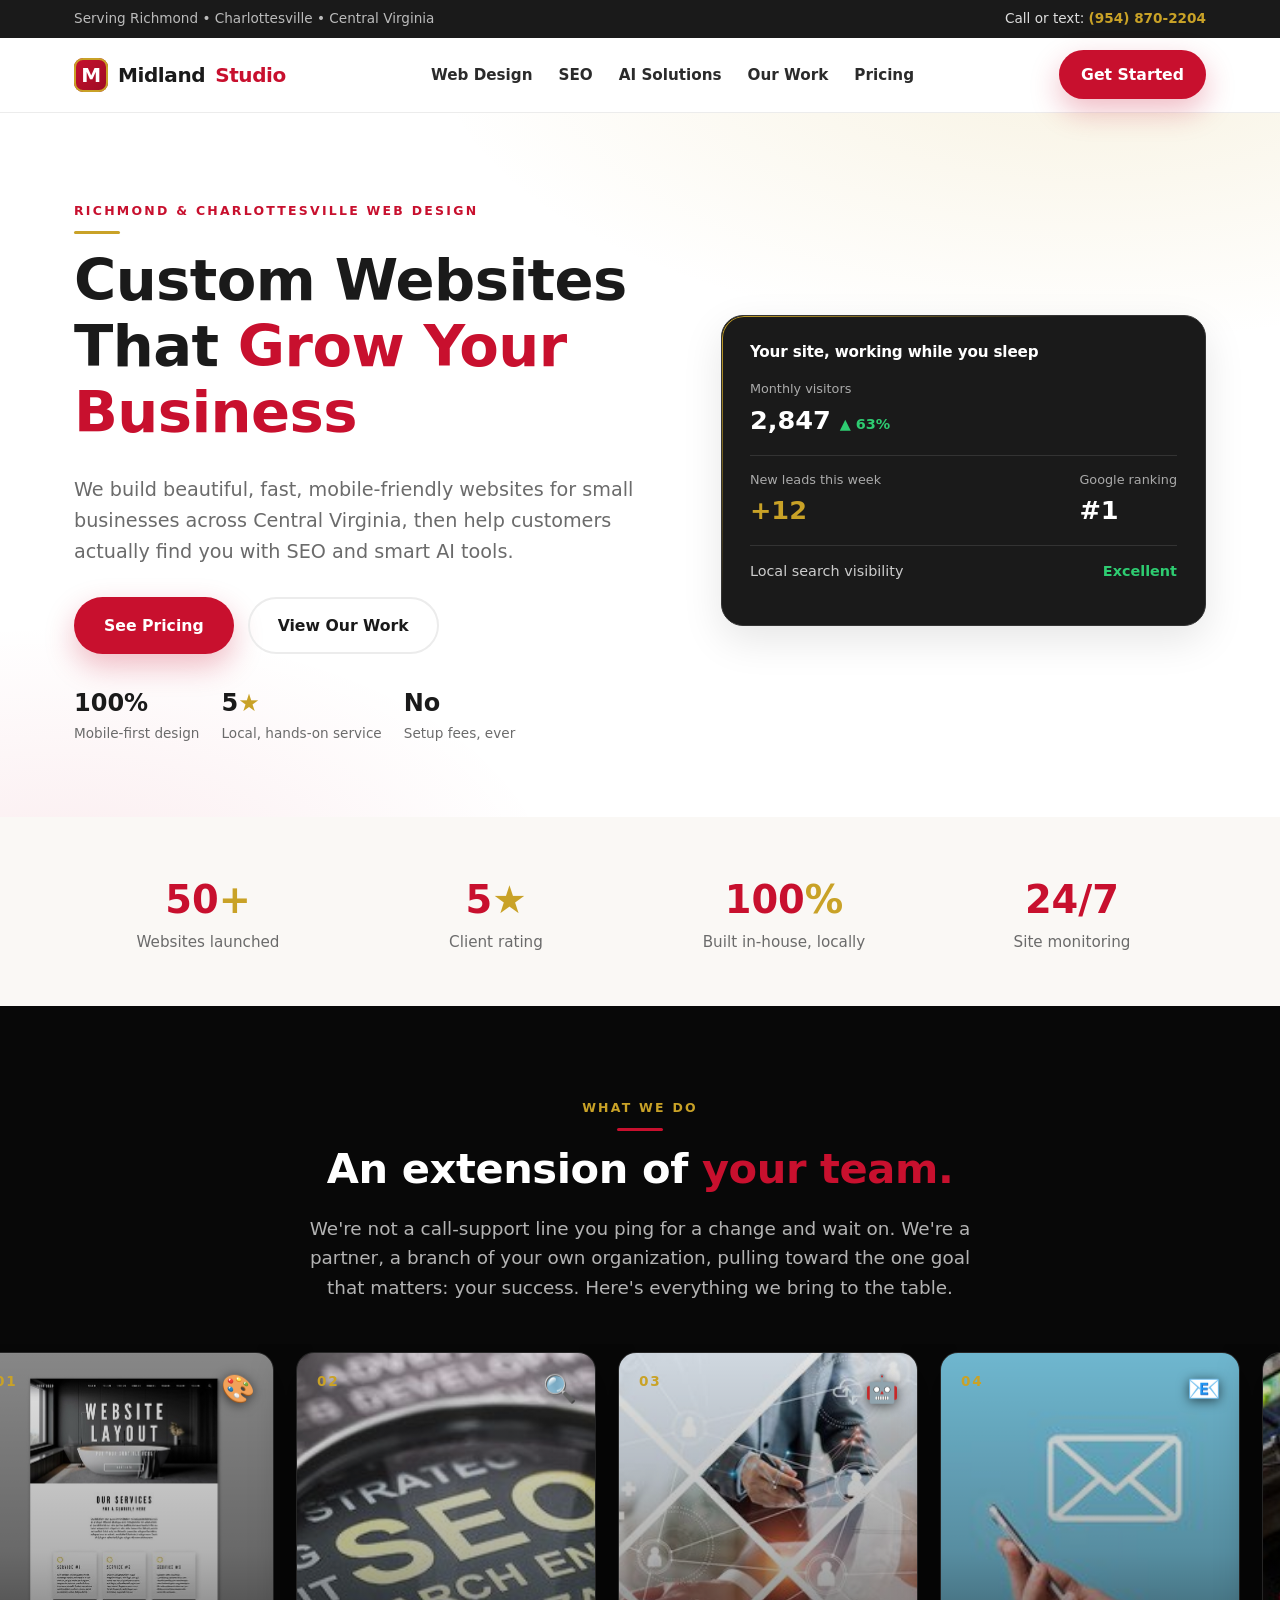
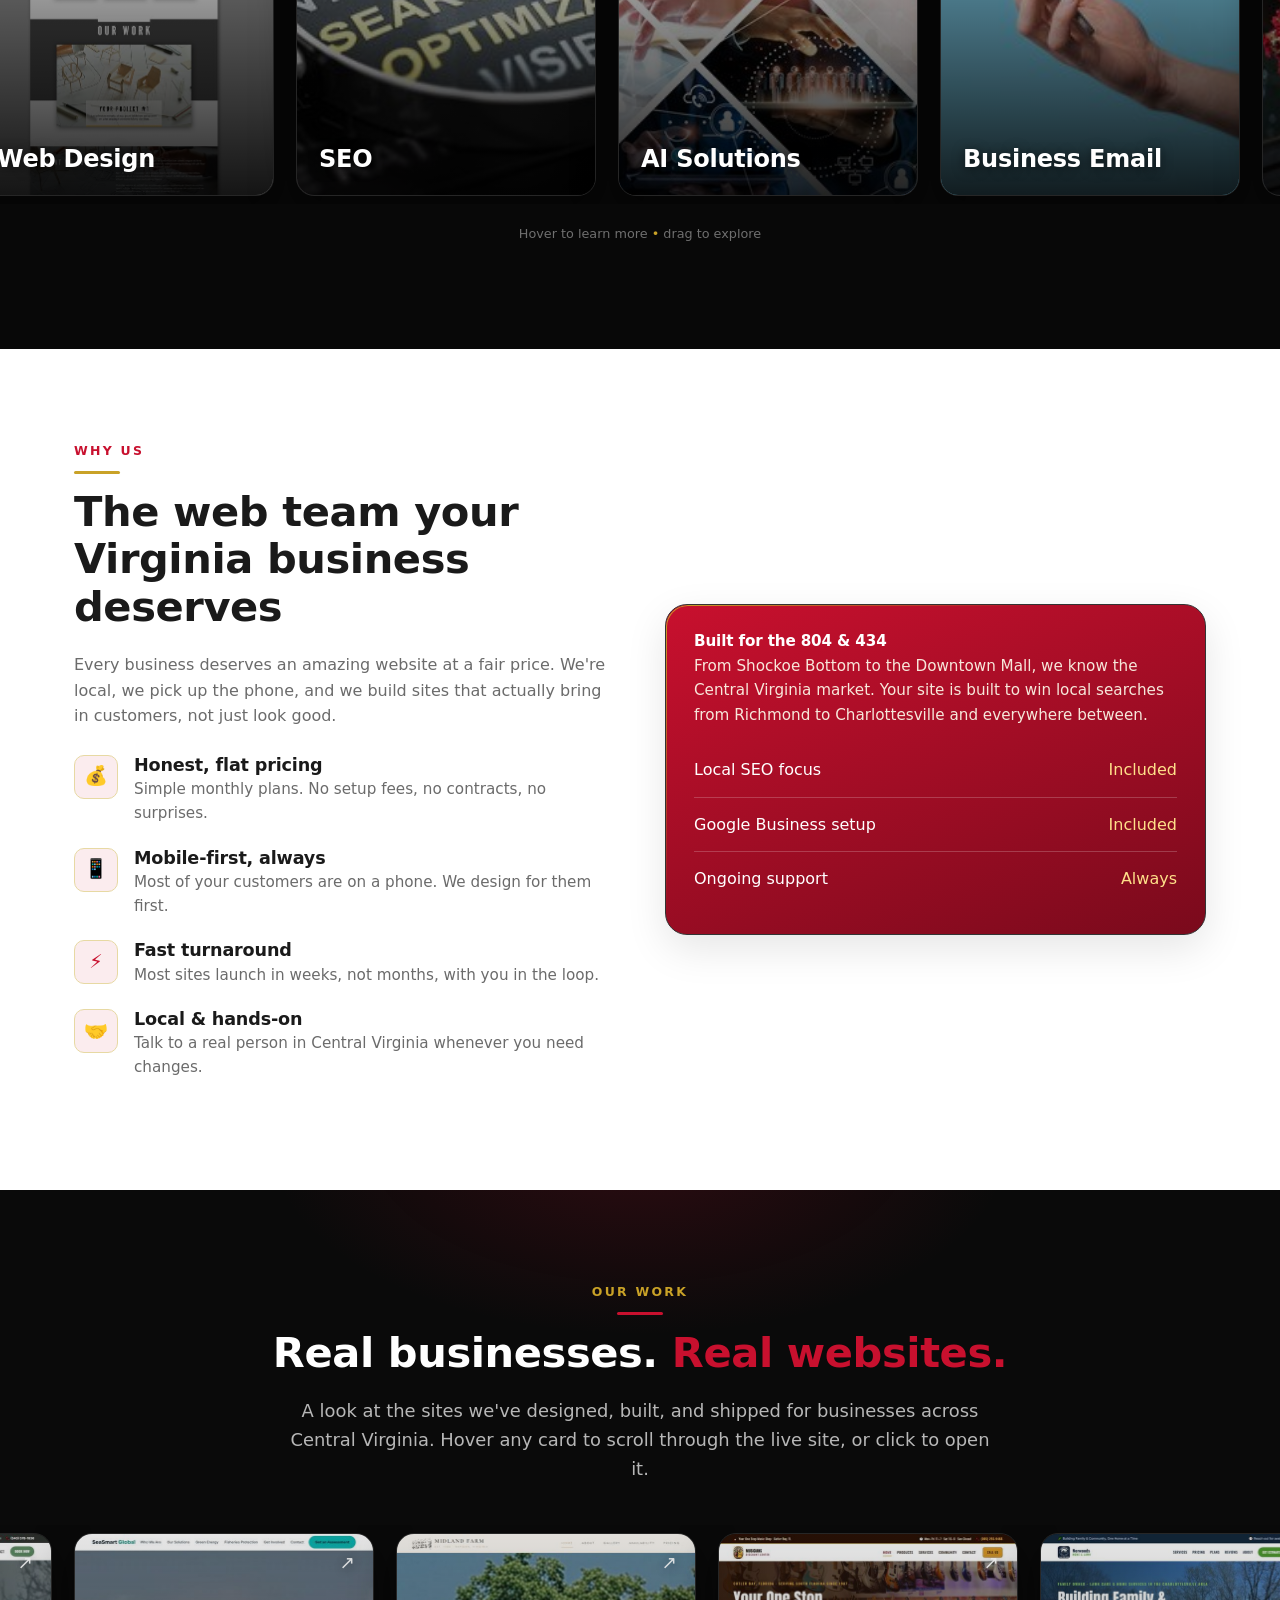
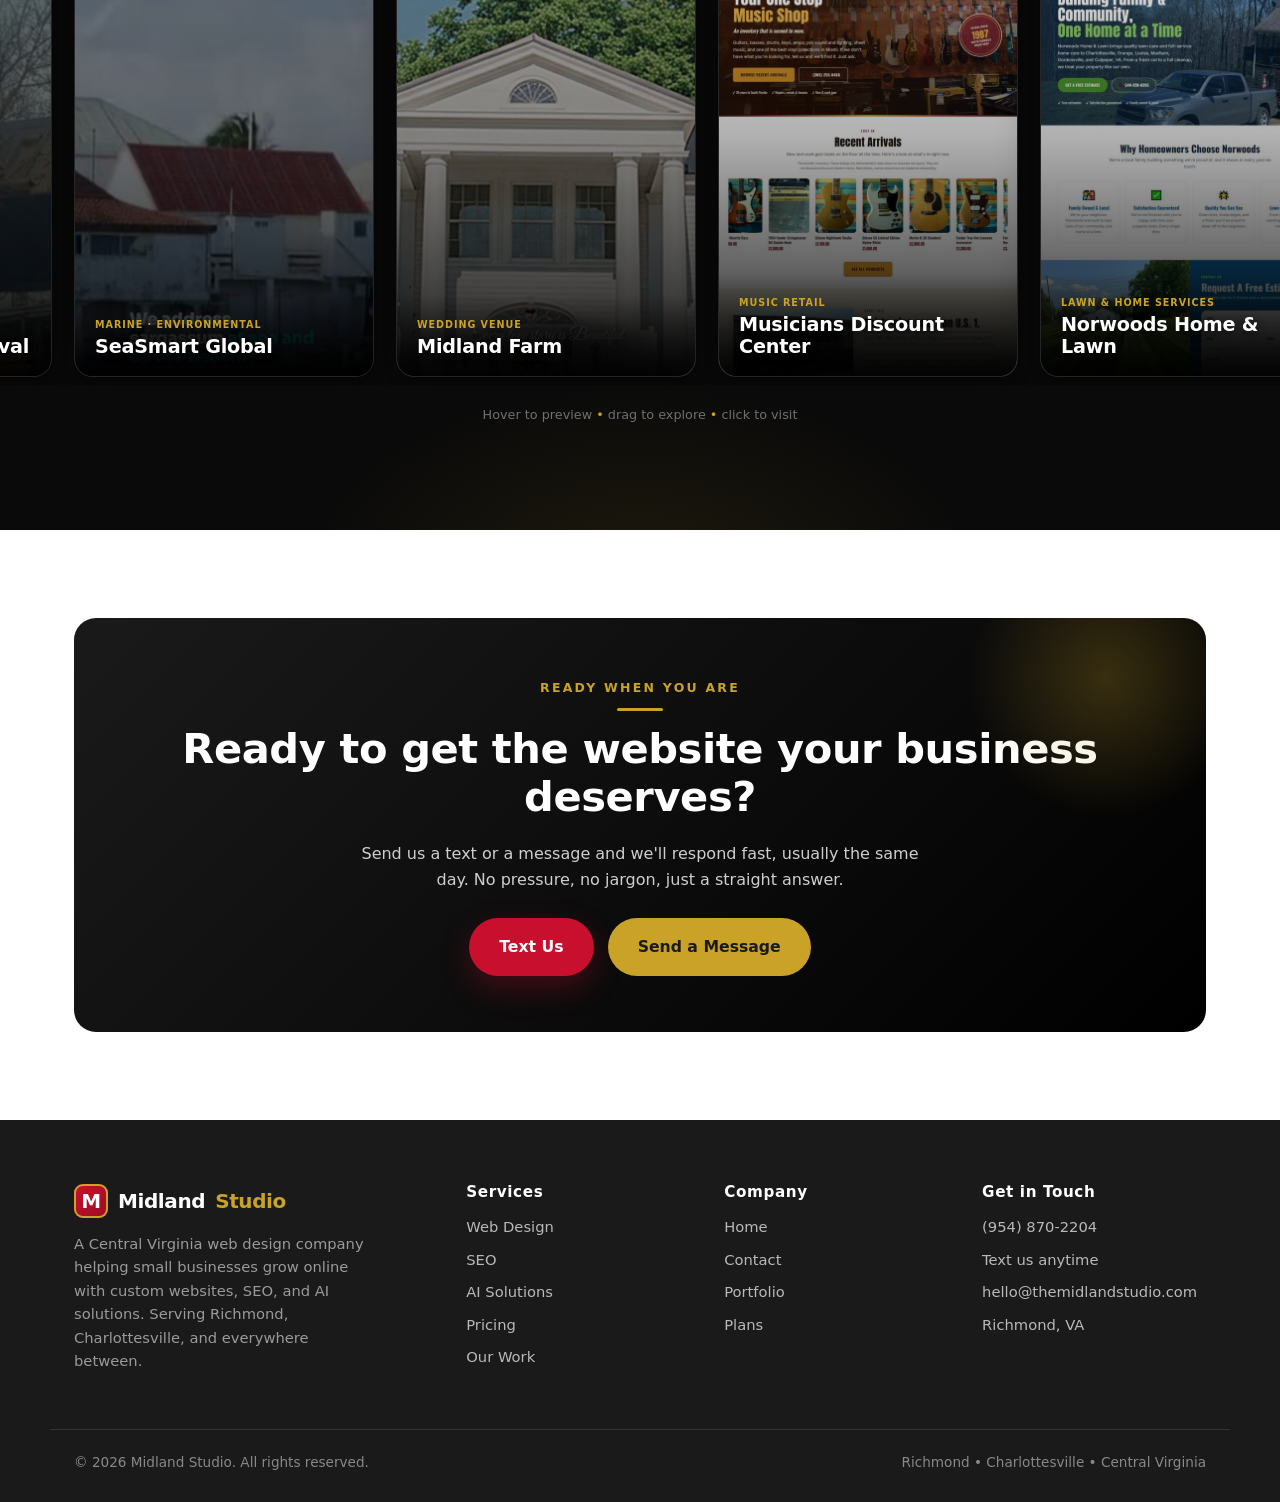
==== index.html @ 96b6246a "Fix marquee auto-scroll stalling (esp. reverse Our Work row): track position in a float accumulator " ====
<!doctype html>
<html lang="en">
<head>
  <meta charset="utf-8">
  <meta name="viewport" content="width=device-width, initial-scale=1">
  <title>Midland Studio — Richmond &amp; Charlottesville Web Design</title>
  <meta name="description" content="Custom websites, SEO, and AI solutions for small businesses across the Richmond to Charlottesville area. Beautiful, fast, mobile-friendly sites that grow your business.">
  <link rel="stylesheet" href="styles.css">
</head>
<body>

  <!-- Top bar -->
  <div class="topbar">
    <div class="wrap">
      <span class="tag">Serving Richmond • Charlottesville • Central Virginia</span>
      <span>Call or text: <a href="tel:+19548702204">(954) 870-2204</a></span>
    </div>
  </div>

  <!-- Nav -->
  <header class="nav">
    <div class="wrap">
      <a class="brand" href="index.html"><span class="mark">M</span> Midland <b>Studio</b></a>
      <ul class="menu">
        <li><a href="#services">Web Design</a></li>
        <li><a href="seo.html">SEO</a></li>
        <li><a href="ai-services.html">AI Solutions</a></li>
        <li><a href="#work">Our Work</a></li>
        <li><a href="pricing.html">Pricing</a></li>
      </ul>
      <a href="#contact" class="btn btn-primary">Get Started</a>
      <button class="menu-toggle" onclick="document.querySelector('.menu').style.display='flex'">☰</button>
    </div>
  </header>

  <!-- Hero -->
  <section class="hero">
    <div class="wrap hero-grid">
      <div>
        <span class="eyebrow eyebrow--left">Richmond &amp; Charlottesville Web Design</span>
        <h1>Custom Websites That <span>Grow Your Business</span></h1>
        <p class="sub">We build beautiful, fast, mobile-friendly websites for small businesses across Central Virginia, then help customers actually find you with SEO and smart AI tools.</p>
        <div class="hero-cta">
          <a href="pricing.html" class="btn btn-primary">See Pricing</a>
          <a href="#work" class="btn btn-ghost">View Our Work</a>
        </div>
        <div class="hero-badges">
          <div><b>100%</b> Mobile-first design</div>
          <div><b>5<em>★</em></b> Local, hands-on service</div>
          <div><b>No</b> Setup fees, ever</div>
        </div>
      </div>

      <!-- Live-stats style card -->
      <div class="hero-card">
        <h4>Your site, working while you sleep</h4>
        <div class="row">
          <div>
            <div style="font-size:.8rem;color:#aaa">Monthly visitors</div>
            <div class="big">2,847 <span class="up">▲ 63%</span></div>
          </div>
          <div class="hero-bars"><i style="height:40%"></i><i style="height:55%"></i><i style="height:48%"></i><i style="height:70%"></i><i style="height:85%"></i><i style="height:100%"></i></div>
        </div>
        <div class="row">
          <div><div style="font-size:.8rem;color:#aaa">New leads this week</div><div class="big g">+12</div></div>
          <div><div style="font-size:.8rem;color:#aaa">Google ranking</div><div class="big">#1</div></div>
        </div>
        <div class="row"><span style="color:#ccc;font-size:.9rem">Local search visibility</span><span class="up">Excellent</span></div>
      </div>
    </div>
  </section>

  <!-- Counters -->
  <section class="section section--soft" style="padding:52px 0;">
    <div class="wrap counters">
      <div><div class="num">50<em>+</em></div><div class="lbl">Websites launched</div></div>
      <div><div class="num">5<em>★</em></div><div class="lbl">Client rating</div></div>
      <div><div class="num">100<em>%</em></div><div class="lbl">Built in-house, locally</div></div>
      <div><div class="num">24/7</div><div class="lbl">Site monitoring</div></div>
    </div>
  </section>

  <!-- What We Do — service marquee -->
  <section class="section svc" id="services">
    <div class="wrap center">
      <span class="eyebrow">What We Do</span>
      <h2>An extension of <em>your team.</em></h2>
      <p class="lead">We're not a call-support line you ping for a change and wait on. We're a partner, a branch of your own organization, pulling toward the one goal that matters: your success. Here's everything we bring to the table.</p>
    </div>
    <div class="svc-marquee" data-dir="1">
      <div class="svc-track">
        <div class="svc-card" style="--bg:url(images/services/web-design.jpg);--pos:top center">
          <div class="svc-media"></div><div class="svc-num">01</div><div class="svc-ico">🎨</div>
          <h3 class="svc-title">Web Design</h3>
          <div class="svc-desc"><div><h3>Web Design</h3><p>Custom, mobile-friendly websites that turn visitors into paying customers, built to load fast and look sharp on every device.</p></div></div>
        </div>
        <div class="svc-card" style="--bg:url(images/services/seo.jpg);--pos:65% center">
          <div class="svc-media"></div><div class="svc-num">02</div><div class="svc-ico">🔍</div>
          <h3 class="svc-title">SEO</h3>
          <div class="svc-desc"><div><h3>SEO</h3><p>Get found on Google. We optimize your site so nearby customers find you first, with local SEO, Google Business Profile, and content that ranks.</p></div></div>
        </div>
        <div class="svc-card" style="--bg:url(images/services/ai-solutions.jpg)">
          <div class="svc-media"></div><div class="svc-num">03</div><div class="svc-ico">🤖</div>
          <h3 class="svc-title">AI Solutions</h3>
          <div class="svc-desc"><div><h3>AI Solutions</h3><p>Chatbots, automation, and AI tools that answer customers 24/7 and cut the busywork out of your week.</p></div></div>
        </div>
        <div class="svc-card" style="--bg:url(images/services/business-email.jpg);--pos:90% center">
          <div class="svc-media"></div><div class="svc-num">04</div><div class="svc-ico">📧</div>
          <h3 class="svc-title">Business Email</h3>
          <div class="svc-desc"><div><h3>Business Email</h3><p>Professional email on your own domain with Google Workspace, set up and managed so you look established from day one.</p></div></div>
        </div>
        <div class="svc-card" style="--bg:url(images/services/local-listings.jpg);--pos:63% center">
          <div class="svc-media"></div><div class="svc-num">05</div><div class="svc-ico">📍</div>
          <h3 class="svc-title">Local Listings</h3>
          <div class="svc-desc"><div><h3>Local Listings</h3><p>Google Business Profile, Maps, and directory setup so you show up when neighbors search for what you offer.</p></div></div>
        </div>
        <div class="svc-card" style="--bg:url(images/services/e-commerce.jpg)">
          <div class="svc-media"></div><div class="svc-num">06</div><div class="svc-ico">🛒</div>
          <h3 class="svc-title">E-Commerce</h3>
          <div class="svc-desc"><div><h3>E-Commerce</h3><p>Sell products or take bookings online with a secure, easy-to-manage store wired straight into your site.</p></div></div>
        </div>
        <div class="svc-card" style="--bg:url(images/services/app-development.jpg)">
          <div class="svc-media"></div><div class="svc-num">07</div><div class="svc-ico">📱</div>
          <h3 class="svc-title">App Development</h3>
          <div class="svc-desc"><div><h3>App Development</h3><p>Full-stack web and mobile apps, from real-time databases and user accounts to installable progressive web apps, built to scale.</p></div></div>
        </div>
      </div>
    </div>
    <p class="svc-hint">Hover to learn more <span>&bull;</span> drag to explore</p>
  </section>

  <!-- Why us -->
  <section class="section">
    <div class="wrap why">
      <div>
        <span class="eyebrow eyebrow--left">Why Us</span>
        <h2>The web team your Virginia business deserves</h2>
        <p style="color:var(--muted)">Every business deserves an amazing website at a fair price. We're local, we pick up the phone, and we build sites that actually bring in customers, not just look good.</p>
        <div style="margin-top:26px">
          <div class="feat"><div class="fico">💰</div><div><h3>Honest, flat pricing</h3><p>Simple monthly plans. No setup fees, no contracts, no surprises.</p></div></div>
          <div class="feat"><div class="fico">📱</div><div><h3>Mobile-first, always</h3><p>Most of your customers are on a phone. We design for them first.</p></div></div>
          <div class="feat"><div class="fico">⚡</div><div><h3>Fast turnaround</h3><p>Most sites launch in weeks, not months, with you in the loop.</p></div></div>
          <div class="feat"><div class="fico">🤝</div><div><h3>Local &amp; hands-on</h3><p>Talk to a real person in Central Virginia whenever you need changes.</p></div></div>
        </div>
      </div>
      <div class="hero-card" style="background:linear-gradient(160deg,#c8102e,#7a0a1c);">
        <h4 style="color:#fff">Built for the 804 &amp; 434</h4>
        <p style="color:#ffe;opacity:.9;font-size:.95rem">From Shockoe Bottom to the Downtown Mall, we know the Central Virginia market. Your site is built to win local searches from Richmond to Charlottesville and everywhere between.</p>
        <div class="row" style="border-color:#ffffff33"><span>Local SEO focus</span><span class="g" style="color:#ffe08a">Included</span></div>
        <div class="row" style="border-color:#ffffff33"><span>Google Business setup</span><span class="g" style="color:#ffe08a">Included</span></div>
        <div class="row" style="border-color:transparent"><span>Ongoing support</span><span class="g" style="color:#ffe08a">Always</span></div>
      </div>
    </div>
  </section>

  <!-- Our Work / Growth Partner -->
  <section class="section partner" id="work">
    <div class="wrap center">
      <span class="eyebrow">Our Work</span>
      <h2>Real businesses. <em>Real websites.</em></h2>
      <p class="partner-copy">A look at the sites we've designed, built, and shipped for businesses across Central Virginia. Hover any card to scroll through the live site, or click to open it.</p>
    </div>
    <div class="svc-marquee" data-dir="-1">
      <div class="svc-track">
        <a class="svc-card work" href="https://seasmart-global.pages.dev" target="_blank" rel="noopener" style="--bg:url(images/work/seasmart.jpg);--pos:center top">
          <div class="svc-media"></div><div class="svc-ico">↗</div>
          <div class="wk-cap"><span class="wk-k">Marine · Environmental</span><span class="wk-t">SeaSmart Global</span></div>
        </a>
        <a class="svc-card work" href="https://midland-farm.pages.dev" target="_blank" rel="noopener" style="--bg:url(images/work/midland-farm.jpg);--pos:center top">
          <div class="svc-media"></div><div class="svc-ico">↗</div>
          <div class="wk-cap"><span class="wk-k">Wedding Venue</span><span class="wk-t">Midland Farm</span></div>
        </a>
        <a class="svc-card work" href="https://musicians-discount-center.pages.dev" target="_blank" rel="noopener" style="--bg:url(images/work/musicians.jpg);--pos:center top">
          <div class="svc-media"></div><div class="svc-ico">↗</div>
          <div class="wk-cap"><span class="wk-k">Music Retail</span><span class="wk-t">Musicians Discount Center</span></div>
        </a>
        <a class="svc-card work" href="https://norwoods-home-and-lawn.pages.dev" target="_blank" rel="noopener" style="--bg:url(images/work/norwoods.jpg);--pos:center top">
          <div class="svc-media"></div><div class="svc-ico">↗</div>
          <div class="wk-cap"><span class="wk-k">Lawn &amp; Home Services</span><span class="wk-t">Norwoods Home &amp; Lawn</span></div>
        </a>
        <a class="svc-card work" href="https://big-valley-junk-removal.pages.dev" target="_blank" rel="noopener" style="--bg:url(images/work/big-valley.jpg);--pos:center top">
          <div class="svc-media"></div><div class="svc-ico">↗</div>
          <div class="wk-cap"><span class="wk-k">Junk Removal</span><span class="wk-t">Big Valley Junk Removal</span></div>
        </a>
      </div>
    </div>
    <p class="svc-hint">Hover to preview <span>&bull;</span> drag to explore <span>&bull;</span> click to visit</p>
  </section>

  <!-- Final CTA -->
  <section class="section" id="contact">
    <div class="wrap">
      <div class="cta-band">
        <span class="eyebrow" style="color:var(--gold)">Ready When You Are</span>
        <h2>Ready to get the website your business deserves?</h2>
        <p>Send us a text or a message and we'll respond fast, usually the same day. No pressure, no jargon, just a straight answer.</p>
        <div style="display:flex;gap:14px;justify-content:center;flex-wrap:wrap">
          <a href="sms:+19548702204" class="btn btn-primary">Text Us</a>
          <a href="mailto:hello@themidlandstudio.com" class="btn btn-gold">Send a Message</a>
        </div>
      </div>
    </div>
  </section>

  <!-- Footer -->
  <footer class="site">
    <div class="wrap foot-grid">
      <div>
        <div class="brand"><span class="mark">M</span> Midland <b>Studio</b></div>
        <p class="foot-about">A Central Virginia web design company helping small businesses grow online with custom websites, SEO, and AI solutions. Serving Richmond, Charlottesville, and everywhere between.</p>
      </div>
      <div>
        <h4>Services</h4>
        <a href="#services">Web Design</a>
        <a href="seo.html">SEO</a>
        <a href="ai-services.html">AI Solutions</a>
        <a href="pricing.html">Pricing</a>
        <a href="#work">Our Work</a>
      </div>
      <div>
        <h4>Company</h4>
        <a href="index.html">Home</a>
        <a href="#contact">Contact</a>
        <a href="#work">Portfolio</a>
        <a href="pricing.html">Plans</a>
      </div>
      <div>
        <h4>Get in Touch</h4>
        <a href="tel:+19548702204">(954) 870-2204</a>
        <a href="sms:+19548702204">Text us anytime</a>
        <a href="mailto:hello@themidlandstudio.com">hello@themidlandstudio.com</a>
        <a href="#">Richmond, VA</a>
      </div>
    </div>
    <div class="wrap foot-bottom">
      <span>© 2026 Midland Studio. All rights reserved.</span>
      <span>Richmond • Charlottesville • Central Virginia</span>
    </div>
  </footer>

  <!-- Marquees: auto-scroll (opposite directions), pause on hover, drag to explore -->
  <script>
  (function () {
    var reduce = window.matchMedia && window.matchMedia('(prefers-reduced-motion: reduce)').matches;
    document.querySelectorAll('.svc-marquee').forEach(function (m) {
      var track = m.querySelector('.svc-track');
      if (!track) return;
      track.insertAdjacentHTML('beforeend', track.innerHTML); // duplicate for a seamless loop
      m.querySelectorAll('a').forEach(function (a) { a.setAttribute('draggable', 'false'); });
      m.addEventListener('dragstart', function (e) { e.preventDefault(); }); // stop native link-drag so drag-to-scroll works
      var dir = parseFloat(m.getAttribute('data-dir') || '1');
      var half = track.scrollWidth / 2;
      var pos = dir < 0 ? half : 0;            // keep our own float position; never read back the rounded scrollLeft
      m.scrollLeft = pos;
      window.addEventListener('resize', function(){ half = track.scrollWidth / 2; });
      var auto = true, hover = false, down = false, sx = 0, sl = 0, moved = false;
      function tick(){
        if (auto && !reduce){
          pos += dir * 0.5;
          if (pos >= half) pos -= half;
          else if (pos < 0) pos += half;
          m.scrollLeft = pos;
        }
        requestAnimationFrame(tick);
      }
      requestAnimationFrame(tick);
      m.addEventListener('pointerenter', function(){ hover = true; auto = false; });
      m.addEventListener('pointerleave', function(){ hover = false; if (!down) auto = true; });
      m.addEventListener('pointerdown', function(e){ down = true; moved = false; auto = false; sx = e.clientX; sl = m.scrollLeft; m.classList.add('is-grabbing'); });
      window.addEventListener('pointermove', function(e){ if (!down) return; var dx = e.clientX - sx; if (Math.abs(dx) > 4) moved = true; pos = sl - dx; m.scrollLeft = pos; });
      window.addEventListener('pointerup', function(){ if (!down) return; down = false; pos = m.scrollLeft; m.classList.remove('is-grabbing'); auto = !hover; });
      m.addEventListener('click', function(e){ if (moved) e.preventDefault(); }, true); // don't click a link after a drag
    });
  })();
  </script>

</body>
</html>
---- styles.css ----
/* ==========================================================================
   Midland Studio — shared stylesheet
   Palette: White (space) · Cardinal Red (action) · Antique Gold (accent) · Charcoal (contrast)
   Swap the brand name/colors in :root and the header/footer to rebrand.
   ========================================================================== */

:root {
  /* Core palette */
  --red: #c8102e;        /* cardinal red — action */
  --red-dark: #9c0c23;   /* hover / deeper red */
  --gold: #c9a227;       /* antique gold — accent */
  --gold-soft: #e7d9a3;  /* light gold for tints */
  --charcoal: #1a1a1a;   /* text + dark bands */
  --charcoal-2: #242424; /* raised dark surfaces */
  --ink: #2b2b2b;        /* body text */
  --muted: #6b6b6b;      /* secondary text */
  --line: #ececec;       /* hairlines */
  --bg: #ffffff;
  --bg-soft: #faf8f5;    /* warm off-white section */

  --radius: 14px;
  --radius-lg: 22px;
  --shadow-sm: 0 2px 10px rgba(0,0,0,.05);
  --shadow: 0 14px 40px rgba(0,0,0,.10);
  --shadow-red: 0 12px 30px rgba(200,16,46,.28);
  --max: 1180px;
  --font: "Segoe UI", system-ui, -apple-system, Roboto, Helvetica, Arial, sans-serif;
}

* { box-sizing: border-box; }
html { scroll-behavior: smooth; }
body {
  margin: 0;
  font-family: var(--font);
  color: var(--ink);
  background: var(--bg);
  line-height: 1.6;
  -webkit-font-smoothing: antialiased;
}
h1, h2, h3, h4 { color: var(--charcoal); line-height: 1.15; margin: 0 0 .5em; letter-spacing: -.01em; }
h1 { font-size: clamp(2.2rem, 5vw, 3.6rem); font-weight: 800; }
h2 { font-size: clamp(1.7rem, 3.5vw, 2.6rem); font-weight: 800; }
h3 { font-size: 1.25rem; font-weight: 700; }
p  { margin: 0 0 1rem; }
a  { color: var(--red); text-decoration: none; }
img { max-width: 100%; display: block; }

.wrap { max-width: var(--max); margin: 0 auto; padding: 0 24px; }
.section { padding: 88px 0; }
.section--soft { background: var(--bg-soft); }
.section--dark { background: var(--charcoal); color: #eee; }
.section--dark h2, .section--dark h3 { color: #fff; }
.center { text-align: center; }
.lead { font-size: 1.15rem; color: var(--muted); max-width: 680px; margin: 0 auto 2.5rem; }
.section--dark .lead { color: #bdbdbd; }

/* Gold divider used above headings */
.eyebrow {
  display: inline-block;
  font-size: .78rem;
  font-weight: 700;
  letter-spacing: .18em;
  text-transform: uppercase;
  color: var(--red);
  margin-bottom: 14px;
}
.eyebrow::after {
  content: "";
  display: block;
  width: 46px; height: 3px;
  background: var(--gold);
  margin: 10px auto 0;
  border-radius: 2px;
}
.eyebrow--left::after { margin-left: 0; }

/* ---------- Buttons ---------- */
.btn {
  display: inline-flex; align-items: center; gap: 8px;
  padding: 14px 28px;
  border-radius: 999px;
  font-weight: 700;
  font-size: .98rem;
  cursor: pointer;
  border: 2px solid transparent;
  transition: transform .15s ease, box-shadow .15s ease, background .15s ease;
}
.btn-primary { background: var(--red); color: #fff; box-shadow: var(--shadow-red); }
.btn-primary:hover { background: var(--red-dark); transform: translateY(-2px); }
.btn-ghost { background: transparent; color: var(--charcoal); border-color: var(--line); }
.btn-ghost:hover { border-color: var(--gold); color: var(--red); }
.btn-gold { background: var(--gold); color: var(--charcoal); }
.btn-gold:hover { background: #b8912015; filter: brightness(1.05); transform: translateY(-2px); }
.section--dark .btn-ghost { color: #fff; border-color: #444; }
.section--dark .btn-ghost:hover { border-color: var(--gold); color: var(--gold); }

/* ---------- Header / Nav ---------- */
.topbar {
  background: var(--charcoal); color: #ddd;
  font-size: .85rem; padding: 8px 0;
}
.topbar .wrap { display: flex; justify-content: space-between; align-items: center; gap: 12px; flex-wrap: wrap; }
.topbar a { color: var(--gold); font-weight: 600; }
.topbar .tag { color: #bbb; }

header.nav {
  position: sticky; top: 0; z-index: 50;
  background: rgba(255,255,255,.92);
  backdrop-filter: blur(10px);
  border-bottom: 1px solid var(--line);
}
.nav .wrap { display: flex; align-items: center; justify-content: space-between; height: 74px; }
.brand { display: flex; align-items: center; gap: 10px; font-weight: 800; font-size: 1.25rem; color: var(--charcoal); letter-spacing: -.02em; }
.brand .mark {
  width: 34px; height: 34px; border-radius: 9px;
  background: linear-gradient(135deg, var(--red), var(--red-dark));
  display: grid; place-items: center; color: #fff; font-weight: 800;
  box-shadow: inset 0 0 0 2px var(--gold);
}
.brand b { color: var(--red); }
.menu { display: flex; align-items: center; gap: 26px; list-style: none; margin: 0; padding: 0; }
.menu a { color: var(--ink); font-weight: 600; font-size: .95rem; }
.menu a:hover { color: var(--red); }
.nav .btn { padding: 10px 20px; }
.menu-toggle { display: none; background: none; border: 0; font-size: 1.6rem; cursor: pointer; color: var(--charcoal); }

/* ---------- Hero ---------- */
.hero { position: relative; overflow: hidden; padding: 84px 0 72px; background:
  radial-gradient(1100px 500px at 85% -10%, rgba(201,162,39,.14), transparent 60%),
  radial-gradient(900px 480px at 5% 110%, rgba(200,16,46,.08), transparent 55%),
  var(--bg); }
.hero-grid { display: grid; grid-template-columns: 1.1fr .9fr; gap: 54px; align-items: center; }
.hero h1 span { color: var(--red); }
.hero p.sub { font-size: 1.2rem; color: var(--muted); margin-bottom: 30px; max-width: 560px; }
.hero-cta { display: flex; gap: 14px; flex-wrap: wrap; }
.hero-badges { display: flex; gap: 22px; margin-top: 30px; flex-wrap: wrap; }
.hero-badges div { font-size: .85rem; color: var(--muted); }
.hero-badges b { display: block; font-size: 1.5rem; color: var(--charcoal); font-weight: 800; }
.hero-badges b em { color: var(--gold); font-style: normal; }

/* Floating stat card in hero */
.hero-card {
  background: var(--charcoal); color: #fff; border-radius: var(--radius-lg);
  padding: 28px; box-shadow: var(--shadow); border: 1px solid #333;
  position: relative;
}
.hero-card::before {
  content: ""; position: absolute; inset: 0; border-radius: var(--radius-lg);
  padding: 1px; background: linear-gradient(140deg, var(--gold), transparent 40%);
  -webkit-mask: linear-gradient(#000 0 0) content-box, linear-gradient(#000 0 0);
  -webkit-mask-composite: xor; mask-composite: exclude; pointer-events: none;
}
.hero-card h4 { color: #fff; font-size: .95rem; margin-bottom: 4px; }
.hero-card .row { display: flex; justify-content: space-between; align-items: center; padding: 14px 0; border-bottom: 1px solid #333; }
.hero-card .row:last-child { border-bottom: 0; }
.hero-card .up { color: #2ecc71; font-weight: 700; font-size: .9rem; }
.hero-card .big { font-size: 1.6rem; font-weight: 800; }
.hero-card .g { color: var(--gold); }
.hero-bars { display: flex; align-items: flex-end; gap: 6px; height: 44px; }
.hero-bars i { flex: 1; background: linear-gradient(var(--red), var(--red-dark)); border-radius: 3px 3px 0 0; }

/* ---------- Trust counters ---------- */
.counters { display: grid; grid-template-columns: repeat(4, 1fr); gap: 20px; text-align: center; }
.counters .num { font-size: 2.4rem; font-weight: 800; color: var(--red); }
.counters .num em { color: var(--gold); font-style: normal; }
.counters .lbl { color: var(--muted); font-size: .95rem; }

/* ---------- Cards grid ---------- */
.grid { display: grid; gap: 24px; }
.grid-3 { grid-template-columns: repeat(3, 1fr); }
.grid-2 { grid-template-columns: repeat(2, 1fr); }
.card {
  background: #fff; border: 1px solid var(--line); border-radius: var(--radius);
  padding: 30px; box-shadow: var(--shadow-sm); transition: transform .18s ease, box-shadow .18s ease, border-color .18s ease;
}
.card:hover { transform: translateY(-4px); box-shadow: var(--shadow); border-color: var(--gold-soft); }
.card .ico {
  width: 52px; height: 52px; border-radius: 12px; display: grid; place-items: center;
  font-size: 1.5rem; margin-bottom: 16px;
  background: linear-gradient(135deg, rgba(200,16,46,.10), rgba(201,162,39,.14));
  border: 1px solid var(--gold-soft);
}
.card h3 { margin-bottom: 8px; }
.card p { color: var(--muted); font-size: .96rem; margin: 0; }

/* ---------- Portfolio ---------- */
.folio { display: grid; grid-template-columns: repeat(3, 1fr); gap: 22px; }
.folio a { display: block; border-radius: var(--radius); overflow: hidden; border: 1px solid var(--line); background: #fff; box-shadow: var(--shadow-sm); transition: transform .18s ease, box-shadow .18s ease; }
.folio a:hover { transform: translateY(-4px); box-shadow: var(--shadow); }
.folio .thumb { aspect-ratio: 16/10; display: grid; place-items: center; color: #fff; font-weight: 800; font-size: 1.3rem; letter-spacing: .02em; text-align: center; padding: 20px; }
.folio .meta { padding: 16px 20px; display: flex; justify-content: space-between; align-items: center; }
.folio .meta span { color: var(--muted); font-size: .85rem; font-weight: 600; }
.folio .meta .go { color: var(--red); font-weight: 700; }
.t-red   { background: linear-gradient(135deg, #c8102e, #7a0a1c); }
.t-gold  { background: linear-gradient(135deg, #c9a227, #8a6d15); }
.t-dark  { background: linear-gradient(135deg, #2b2b2b, #111); }
.t-teal  { background: linear-gradient(135deg, #0f6e6a, #063d3b); }
.t-plum  { background: linear-gradient(135deg, #5a2140, #2e0f20); }
.t-slate { background: linear-gradient(135deg, #3a4a5a, #1c242c); }

/* ---------- Feature list (why us) ---------- */
.why { display: grid; grid-template-columns: 1fr 1fr; gap: 50px; align-items: center; }
.feat { display: flex; gap: 16px; margin-bottom: 22px; }
.feat .fico { flex: 0 0 44px; height: 44px; border-radius: 10px; background: rgba(200,16,46,.08); color: var(--red); display: grid; place-items: center; font-size: 1.2rem; border: 1px solid var(--gold-soft); }
.feat h3 { margin-bottom: 2px; font-size: 1.1rem; }
.feat p { margin: 0; color: var(--muted); font-size: .95rem; }

/* ---------- Steps ---------- */
.steps { counter-reset: step; display: grid; grid-template-columns: repeat(4,1fr); gap: 22px; }
.step { position: relative; padding: 28px 24px; background: #fff; border: 1px solid var(--line); border-radius: var(--radius); box-shadow: var(--shadow-sm); }
.step::before { counter-increment: step; content: "0" counter(step); display: block; font-size: 1.6rem; font-weight: 800; color: var(--gold); margin-bottom: 10px; }
.step h3 { font-size: 1.05rem; }
.step p { color: var(--muted); font-size: .92rem; margin: 0; }
.section--dark .step { background: var(--charcoal-2); border-color: #333; }

/* ---------- Testimonials ---------- */
.reviews { columns: 3; column-gap: 22px; }
.review { break-inside: avoid; background: #fff; border: 1px solid var(--line); border-radius: var(--radius); padding: 24px; margin-bottom: 22px; box-shadow: var(--shadow-sm); }
.review .stars { color: var(--gold); letter-spacing: 2px; margin-bottom: 10px; }
.review p { font-size: .96rem; color: var(--ink); }
.review .who { display: flex; align-items: center; gap: 12px; margin-top: 14px; }
.review .av { width: 40px; height: 40px; border-radius: 50%; background: linear-gradient(135deg,var(--red),var(--red-dark)); color:#fff; display:grid; place-items:center; font-weight:800; }
.review .who b { display: block; font-size: .92rem; }
.review .who span { font-size: .82rem; color: var(--muted); }

/* ---------- Pricing ---------- */
.plans { display: grid; grid-template-columns: repeat(3,1fr); gap: 26px; align-items: start; }
.plan { background: #fff; border: 1px solid var(--line); border-radius: var(--radius-lg); padding: 34px 30px; box-shadow: var(--shadow-sm); position: relative; transition: transform .18s ease, box-shadow .18s ease; }
.plan:hover { transform: translateY(-5px); box-shadow: var(--shadow); }
.plan.pop { border: 2px solid var(--red); box-shadow: var(--shadow-red); }
.plan.pop::before { content: "MOST POPULAR"; position: absolute; top: -13px; left: 50%; transform: translateX(-50%); background: var(--red); color:#fff; font-size: .7rem; font-weight: 800; letter-spacing: .12em; padding: 6px 16px; border-radius: 999px; }
.plan h3 { font-size: 1.35rem; }
.plan .tagline { color: var(--muted); font-size: .92rem; min-height: 40px; }
.plan .price { font-size: 3rem; font-weight: 800; color: var(--charcoal); margin: 8px 0 2px; }
.plan .price small { font-size: 1rem; font-weight: 600; color: var(--muted); }
.plan .price .plus { color: var(--gold); }
.plan ul { list-style: none; padding: 0; margin: 22px 0 26px; }
.plan li { padding: 9px 0 9px 30px; position: relative; font-size: .93rem; border-bottom: 1px solid #f4f4f4; }
.plan li::before { content: "✓"; position: absolute; left: 0; top: 8px; width: 20px; height: 20px; background: rgba(200,16,46,.10); color: var(--red); border-radius: 50%; display: grid; place-items: center; font-size: .72rem; font-weight: 800; }
.plan li.star::before { content: "★"; background: rgba(201,162,39,.18); color: var(--gold); }
.plan .btn { width: 100%; justify-content: center; }
.pricing-note { text-align: center; color: var(--muted); margin-top: 34px; font-size: .95rem; }
.pricing-note b { color: var(--charcoal); }

/* ---------- CTA band ---------- */
.cta-band { background: linear-gradient(135deg, var(--charcoal), #000); color: #fff; border-radius: var(--radius-lg); padding: 56px; text-align: center; position: relative; overflow: hidden; }
.cta-band::after { content:""; position:absolute; width:280px; height:280px; background: radial-gradient(circle, rgba(201,162,39,.25), transparent 70%); top:-80px; right:-40px; }
.cta-band h2 { color:#fff; position: relative; }
.cta-band p { color:#cfcfcf; max-width: 560px; margin: 0 auto 26px; position: relative; }
.cta-band .btn { position: relative; }

/* ---------- Footer ---------- */
footer.site { background: var(--charcoal); color: #b9b9b9; padding: 64px 0 28px; }
.foot-grid { display: grid; grid-template-columns: 1.6fr 1fr 1fr 1fr; gap: 34px; }
footer.site h4 { color: #fff; font-size: .95rem; letter-spacing: .04em; margin-bottom: 14px; }
footer.site a { color: #b9b9b9; font-size: .92rem; display: block; margin-bottom: 9px; }
footer.site a:hover { color: var(--gold); }
footer .brand { color:#fff; margin-bottom: 14px; }
footer .brand b { color: var(--gold); }
.foot-about { font-size: .92rem; color: #9a9a9a; max-width: 300px; }
.foot-bottom { border-top: 1px solid #333; margin-top: 40px; padding-top: 22px; display:flex; justify-content: space-between; flex-wrap: wrap; gap: 10px; font-size: .85rem; color: #888; }

/* ---------- Page hero (inner pages) ---------- */
.page-hero { background:
  radial-gradient(900px 400px at 80% -20%, rgba(201,162,39,.16), transparent 60%),
  var(--charcoal); color:#fff; padding: 72px 0; text-align:center; }
.page-hero h1 { color:#fff; }
.page-hero h1 span { color: var(--gold); }
.page-hero p { color:#cbcbcb; max-width: 640px; margin: 0 auto; font-size: 1.15rem; }

/* ---------- Misc utility ---------- */
.tag-list { display:flex; flex-wrap:wrap; gap:10px; justify-content:center; margin-top: 8px; }
.chip { background:#fff; border:1px solid var(--line); border-radius:999px; padding:8px 18px; font-size:.9rem; font-weight:600; color:var(--ink); }
.chip.gold { border-color: var(--gold); color: var(--red); }
.split { display:grid; grid-template-columns: 1fr 1fr; gap: 46px; align-items:center; }
.mt-0{margin-top:0}.mb-0{margin-bottom:0}

/* ---------- Responsive ---------- */
@media (max-width: 900px) {
  .menu { display: none; }
  .menu-toggle { display: block; }
  .hero-grid, .why, .split { grid-template-columns: 1fr; }
  .grid-3, .plans, .steps, .folio { grid-template-columns: 1fr; }
  .counters { grid-template-columns: repeat(2,1fr); gap: 30px; }
  .reviews { columns: 1; }
  .foot-grid { grid-template-columns: 1fr 1fr; }
  .cta-band { padding: 40px 24px; }
  .section { padding: 60px 0; }
}
@media (max-width: 520px) {
  .grid-2 { grid-template-columns: 1fr; }
  .foot-grid { grid-template-columns: 1fr; }
}

/* ==========================================================================
   Growth Partner / Our Work  — black band with a rotating wheel of live sites
   ========================================================================== */
.partner { background:#0a0a0a; color:#e9e9e9; position:relative; overflow:hidden; }
.partner::before { content:""; position:absolute; inset:0; pointer-events:none;
  background:
    radial-gradient(620px 320px at 50% -5%, rgba(200,16,46,.18), transparent 60%),
    radial-gradient(560px 320px at 50% 105%, rgba(201,162,39,.10), transparent 60%); }
.partner .wrap { position:relative; z-index:1; }
.partner .eyebrow { color:var(--gold); }
.partner .eyebrow::after { background:var(--red); }
.partner h2 { color:#fff; }
.partner h2 em { color:var(--red); font-style:normal; }
.partner .partner-copy { max-width:720px; margin:0 auto; color:#b7b7b7; font-size:1.12rem; }

.wm-stage { position:relative; width:100%; max-width:600px; margin:46px auto 0; aspect-ratio:1/1; }
.wm-wheel { position:absolute; inset:0; animation:wm-spin 70s linear infinite; }
.wm-stage:hover .wm-wheel,
.wm-stage:hover .wm-orbit { animation-play-state:paused; }

.wm-spoke { position:absolute; inset:0; margin:auto; width:190px; height:132px; --R:212px;
  transform: rotate(var(--a)) translateY(calc(-1 * var(--R))) rotate(calc(-1 * var(--a))); }
.wm-orbit { width:100%; height:100%; transform-origin:center;
  animation:wm-spin-rev 70s linear infinite; }

.wm-card { display:block; width:100%; height:100%; border-radius:14px; overflow:hidden;
  position:relative; background:#111; border:1px solid #2b2b2b; box-shadow:0 10px 30px rgba(0,0,0,.55);
  transition:transform .3s ease, box-shadow .3s ease, border-color .3s ease; }
.wm-card img { width:100%; height:100%; object-fit:cover; object-position:top center;
  transition:object-position 3.4s ease; }
.wm-cap { position:absolute; left:0; right:0; bottom:0; padding:20px 12px 9px; color:#fff;
  background:linear-gradient(transparent, rgba(0,0,0,.9)); font-size:.78rem; font-weight:700; line-height:1.2; }
.wm-cap span { display:block; color:var(--gold); font-size:.6rem; font-weight:700;
  text-transform:uppercase; letter-spacing:.08em; margin-bottom:2px; }
.wm-card:hover { transform:scale(1.16); border-color:var(--gold);
  box-shadow:0 18px 44px rgba(201,162,39,.30); z-index:6; }
.wm-card:hover img { object-position:bottom center; }   /* slow scroll-through on hover */

.wm-hub { position:absolute; inset:0; margin:auto; width:158px; height:158px; border-radius:50%;
  background:radial-gradient(circle at 50% 40%, #1a1a1a, #0a0a0a); border:1px solid #333;
  display:grid; place-items:center; text-align:center; z-index:3;
  box-shadow:inset 0 0 0 1px rgba(201,162,39,.28), 0 0 46px rgba(200,16,46,.16); }
.wm-mark { width:44px; height:44px; margin:0 auto 8px; border-radius:11px;
  background:linear-gradient(135deg,var(--red),var(--red-dark)); color:#fff; font-weight:800;
  font-size:1.3rem; display:grid; place-items:center; box-shadow:inset 0 0 0 2px var(--gold); }
.wm-hub b { color:#fff; font-size:.82rem; display:block; }
.wm-hub small { color:var(--gold); font-size:.6rem; text-transform:uppercase; letter-spacing:.12em; }

@keyframes wm-spin     { to { transform:rotate(360deg); } }
@keyframes wm-spin-rev { to { transform:rotate(-360deg); } }
@media (prefers-reduced-motion: reduce) { .wm-wheel, .wm-orbit { animation:none; } }

/* Mobile: unwind the wheel into a simple 2-col grid */
@media (max-width:760px) {
  .wm-stage { aspect-ratio:auto; max-width:520px; }
  .wm-wheel { position:static; inset:auto; animation:none; display:grid;
    grid-template-columns:1fr 1fr; gap:14px; }
  .wm-spoke { position:static; inset:auto; margin:0; width:100%; height:150px; transform:none; --R:0; }
  .wm-orbit { animation:none; }
  .wm-hub { display:none; }
}

/* ==========================================================================
   What We Do — auto-scrolling marquee of tall photo-background service cards
   ========================================================================== */
.svc { background:#080808; color:#eee; position:relative; overflow:hidden; }
.svc .eyebrow { color:var(--gold); }
.svc .eyebrow::after { background:var(--red); }
.svc h2 { color:#fff; }
.svc h2 em { color:var(--red); font-style:normal; }
.svc .lead { color:#b3b3b3; }

.svc-marquee { margin-top:42px; overflow-x:auto; overflow-y:hidden; cursor:grab;
  scrollbar-width:none; -ms-overflow-style:none; -webkit-overflow-scrolling:touch; }
.svc-marquee::-webkit-scrollbar { display:none; }
.svc-marquee.is-grabbing { cursor:grabbing; }
.svc-track { display:flex; gap:22px; width:max-content; padding:8px 24px; }

.svc-card { position:relative; flex:0 0 300px; height:444px; border-radius:18px; overflow:hidden;
  background:#111; border:1px solid #262626; box-shadow:0 14px 40px rgba(0,0,0,.5);
  transition:transform .35s ease, box-shadow .35s ease, border-color .35s ease; }
.svc-card:hover { transform:translateY(-6px); border-color:var(--gold);
  box-shadow:0 22px 54px rgba(201,162,39,.22); }
.svc-media { position:absolute; inset:0; background-image:var(--bg);
  background-size:cover; background-position:var(--pos, center); transition:transform .6s ease; }
.svc-card:hover .svc-media { transform:scale(1.06); }
.svc-media::after { content:""; position:absolute; inset:0;
  background:linear-gradient(180deg, rgba(0,0,0,.10) 0%, rgba(0,0,0,.30) 45%, rgba(0,0,0,.86) 100%); }
.svc-num { position:absolute; top:18px; left:20px; z-index:2; font-size:.85rem; font-weight:800;
  color:var(--gold); letter-spacing:.14em; }
.svc-ico { position:absolute; top:14px; right:18px; z-index:2; font-size:1.7rem;
  filter:drop-shadow(0 2px 6px rgba(0,0,0,.6)); }
.svc-title { position:absolute; left:22px; right:22px; bottom:22px; z-index:2; margin:0;
  color:#fff; font-size:1.5rem; font-weight:800; letter-spacing:-.01em;
  text-shadow:0 2px 12px rgba(0,0,0,.6); transition:transform .35s ease; }
.svc-card:hover .svc-title { transform:translateY(-6px); opacity:0; }

/* hover reveal: frosted panel behind ONLY the description (bottom-anchored); photo stays clear above */
.svc-desc { position:absolute; left:0; right:0; bottom:0; z-index:3; padding:22px 22px 20px;
  opacity:0; transition:opacity .35s ease;
  background:linear-gradient(transparent, rgba(10,10,10,.55) 22%);
  backdrop-filter:blur(12px) saturate(125%); -webkit-backdrop-filter:blur(12px) saturate(125%);
  -webkit-mask:linear-gradient(transparent, #000 20%); mask:linear-gradient(transparent, #000 20%); }
.svc-card:hover .svc-desc { opacity:1; }
.svc-desc .k { display:block; color:var(--gold); font-size:.6rem; font-weight:800;
  text-transform:uppercase; letter-spacing:.12em; margin-bottom:9px; }
.svc-desc h3 { color:#fff; font-size:1.4rem; margin:0 0 10px; }
.svc-desc p { color:#e2e2e2; font-size:.96rem; line-height:1.55; margin:0; }
.svc-hint { text-align:center; color:#6f6f6f; font-size:.8rem; margin-top:20px; }
.svc-hint span { color:var(--gold); }

@media (max-width:600px) { .svc-card { flex-basis:262px; height:398px; } }
@media (prefers-reduced-motion: reduce) { .svc-media, .svc-card { transition:none; } }

/* service/work cards can be links */
a.svc-card { text-decoration:none; color:inherit; -webkit-user-drag:none; user-select:none; }
.svc-card img { -webkit-user-drag:none; user-select:none; }

/* ==========================================================================
   Our Work cards: slow scroll-through of the live landing page on hover
   ========================================================================== */
.svc-card.work .svc-media { transition: background-position 6s linear; }
.svc-card.work:hover .svc-media { transform: none; background-position: center bottom; }
.svc-card.work .svc-ico { font-size: 1.15rem; opacity:.9; }
.svc-card.work .wk-cap { position:absolute; left:0; right:0; bottom:0; z-index:2; padding:22px 20px 18px;
  background:linear-gradient(transparent, rgba(0,0,0,.92)); }
.svc-card.work .wk-k { display:block; color:var(--gold); font-size:.6rem; font-weight:800;
  text-transform:uppercase; letter-spacing:.1em; margin-bottom:4px; }
.svc-card.work .wk-t { display:block; color:#fff; font-size:1.2rem; font-weight:800; letter-spacing:-.01em;
  line-height:1.15; text-shadow:0 2px 10px rgba(0,0,0,.6); }
@media (prefers-reduced-motion: reduce) { .svc-card.work .svc-media { transition:none; } }
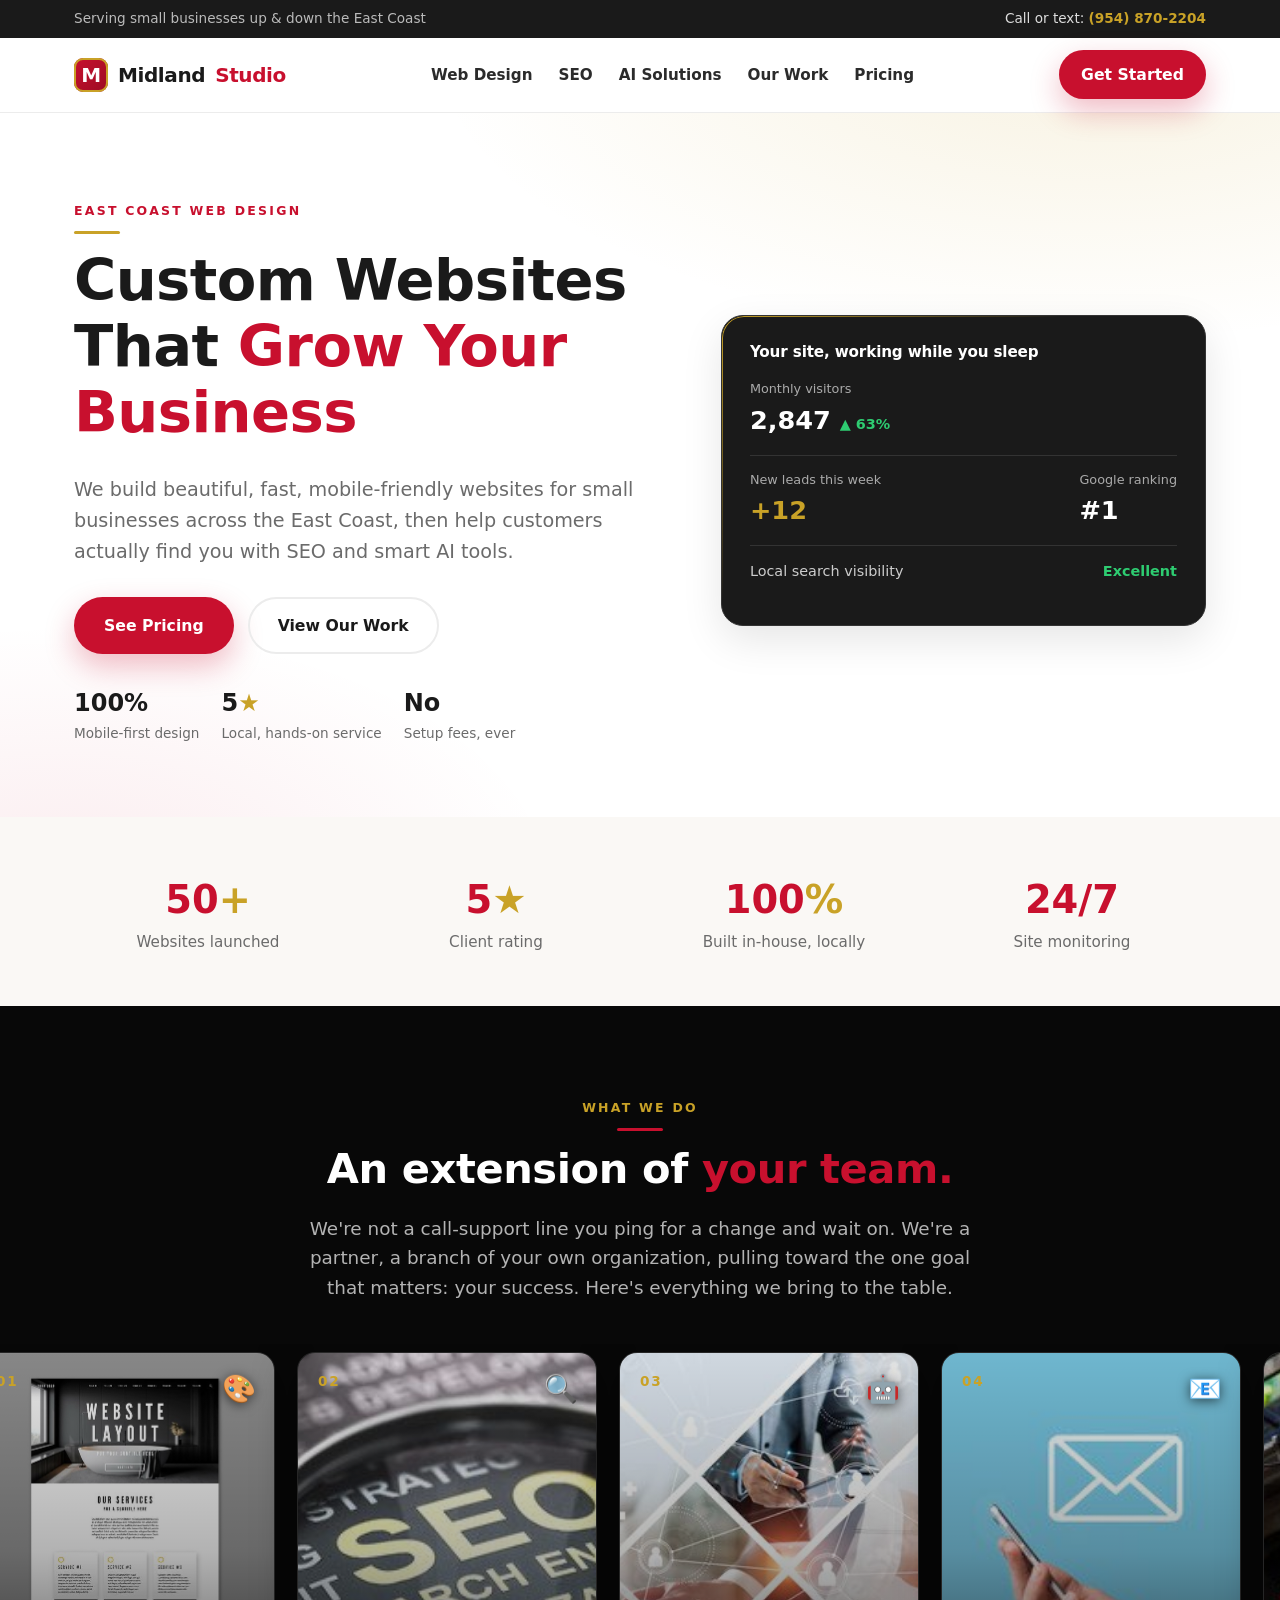
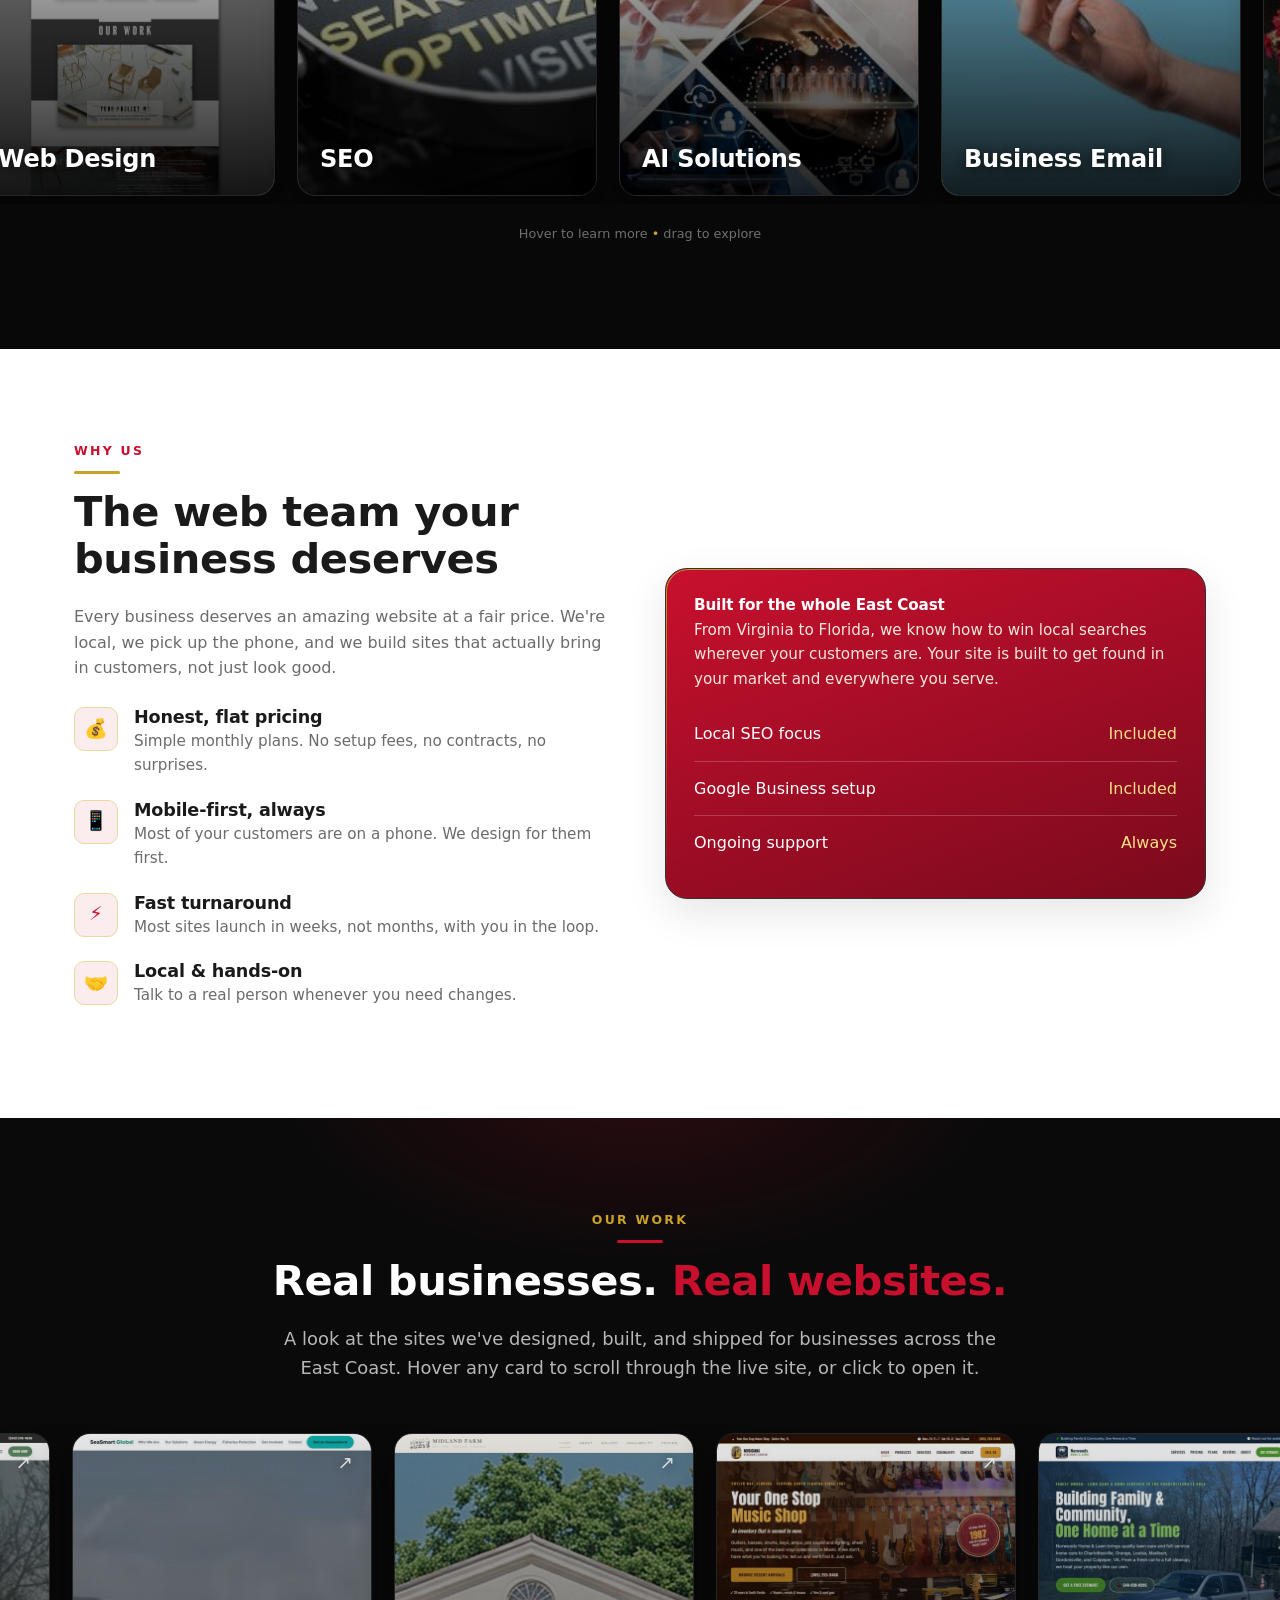
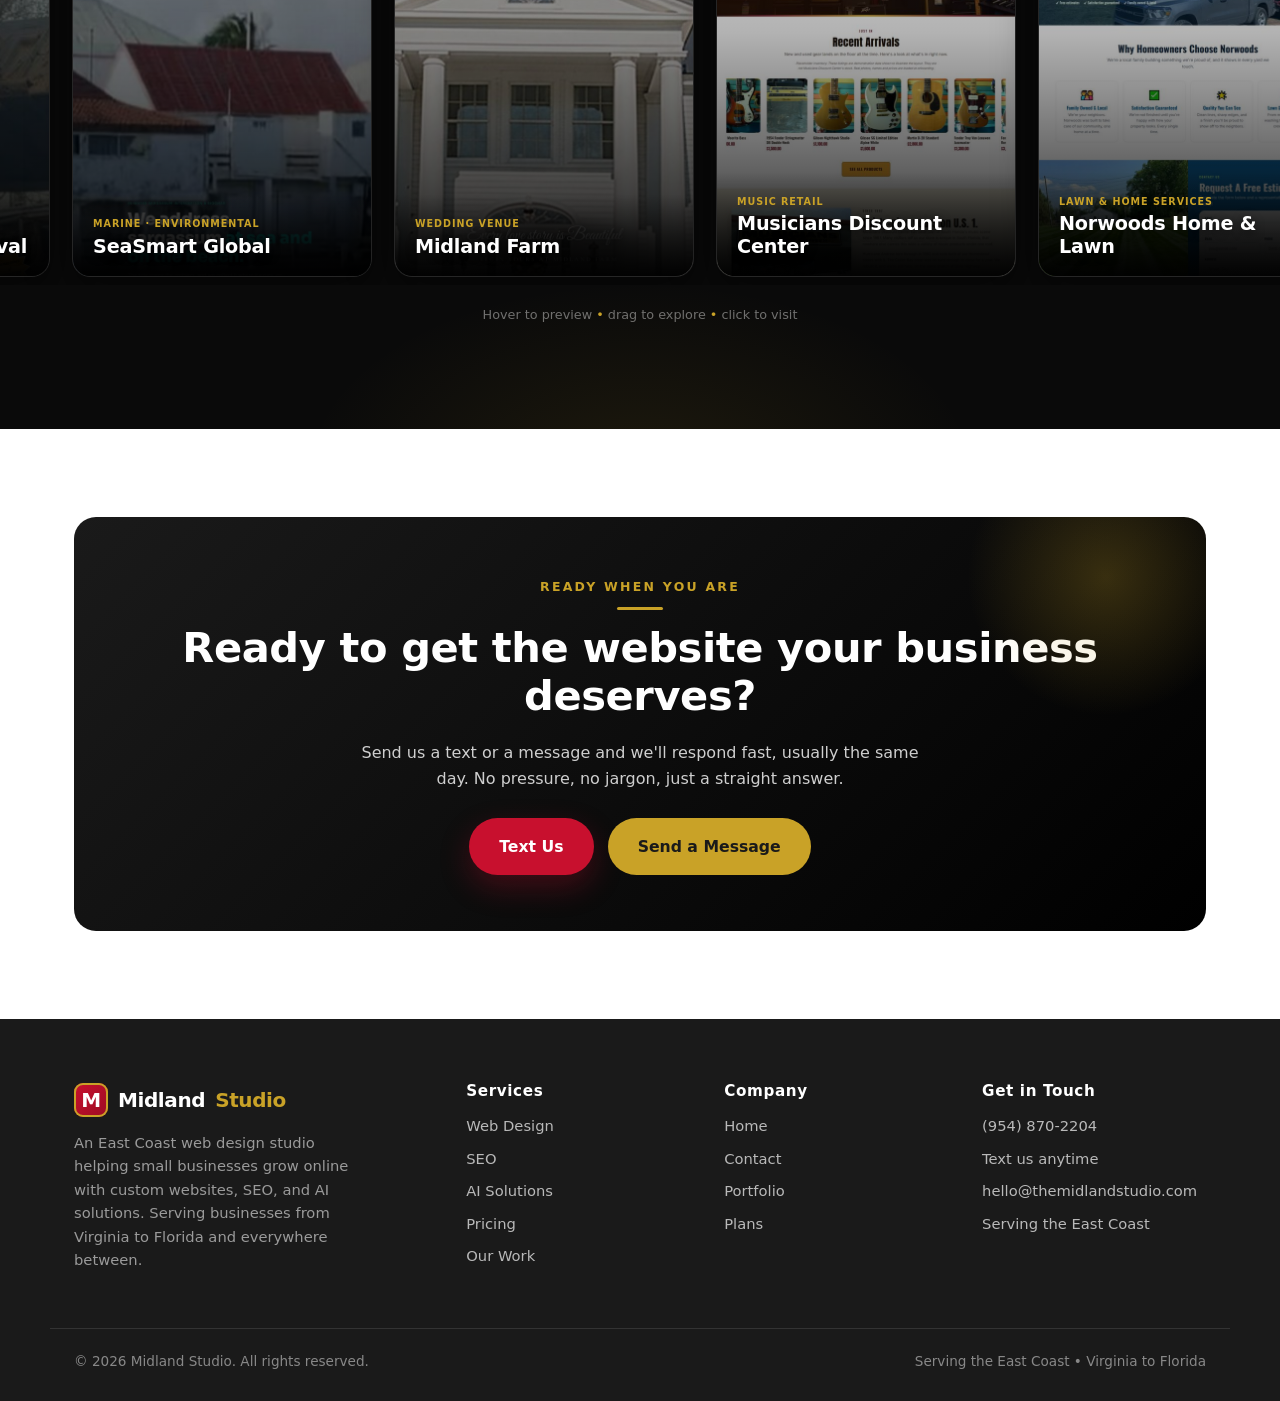
==== commit f3b6dc1d: "Rebrand service area: Central Virginia -> East Coast (Virginia to Florida), keep Norwoods VA example" ====
--- a/index.html
+++ b/index.html
@@ -3,8 +3,8 @@
 <head>
   <meta charset="utf-8">
   <meta name="viewport" content="width=device-width, initial-scale=1">
-  <title>Midland Studio — Richmond &amp; Charlottesville Web Design</title>
-  <meta name="description" content="Custom websites, SEO, and AI solutions for small businesses across the Richmond to Charlottesville area. Beautiful, fast, mobile-friendly sites that grow your business.">
+  <title>Midland Studio — East Coast Web Design</title>
+  <meta name="description" content="Custom websites, SEO, and AI solutions for small businesses across the East Coast. Beautiful, fast, mobile-friendly sites that grow your business.">
   <link rel="stylesheet" href="styles.css">
 </head>
 <body>
@@ -12,7 +12,7 @@
   <!-- Top bar -->
   <div class="topbar">
     <div class="wrap">
-      <span class="tag">Serving Richmond • Charlottesville • Central Virginia</span>
+      <span class="tag">Serving small businesses up &amp; down the East Coast</span>
       <span>Call or text: <a href="tel:+19548702204">(954) 870-2204</a></span>
     </div>
   </div>
@@ -37,9 +37,9 @@
   <section class="hero">
     <div class="wrap hero-grid">
       <div>
-        <span class="eyebrow eyebrow--left">Richmond &amp; Charlottesville Web Design</span>
+        <span class="eyebrow eyebrow--left">East Coast Web Design</span>
         <h1>Custom Websites That <span>Grow Your Business</span></h1>
-        <p class="sub">We build beautiful, fast, mobile-friendly websites for small businesses across Central Virginia, then help customers actually find you with SEO and smart AI tools.</p>
+        <p class="sub">We build beautiful, fast, mobile-friendly websites for small businesses across the East Coast, then help customers actually find you with SEO and smart AI tools.</p>
         <div class="hero-cta">
           <a href="pricing.html" class="btn btn-primary">See Pricing</a>
           <a href="#work" class="btn btn-ghost">View Our Work</a>
@@ -134,18 +134,18 @@
     <div class="wrap why">
       <div>
         <span class="eyebrow eyebrow--left">Why Us</span>
-        <h2>The web team your Virginia business deserves</h2>
+        <h2>The web team your business deserves</h2>
         <p style="color:var(--muted)">Every business deserves an amazing website at a fair price. We're local, we pick up the phone, and we build sites that actually bring in customers, not just look good.</p>
         <div style="margin-top:26px">
           <div class="feat"><div class="fico">💰</div><div><h3>Honest, flat pricing</h3><p>Simple monthly plans. No setup fees, no contracts, no surprises.</p></div></div>
           <div class="feat"><div class="fico">📱</div><div><h3>Mobile-first, always</h3><p>Most of your customers are on a phone. We design for them first.</p></div></div>
           <div class="feat"><div class="fico">⚡</div><div><h3>Fast turnaround</h3><p>Most sites launch in weeks, not months, with you in the loop.</p></div></div>
-          <div class="feat"><div class="fico">🤝</div><div><h3>Local &amp; hands-on</h3><p>Talk to a real person in Central Virginia whenever you need changes.</p></div></div>
+          <div class="feat"><div class="fico">🤝</div><div><h3>Local &amp; hands-on</h3><p>Talk to a real person whenever you need changes.</p></div></div>
         </div>
       </div>
       <div class="hero-card" style="background:linear-gradient(160deg,#c8102e,#7a0a1c);">
-        <h4 style="color:#fff">Built for the 804 &amp; 434</h4>
-        <p style="color:#ffe;opacity:.9;font-size:.95rem">From Shockoe Bottom to the Downtown Mall, we know the Central Virginia market. Your site is built to win local searches from Richmond to Charlottesville and everywhere between.</p>
+        <h4 style="color:#fff">Built for the whole East Coast</h4>
+        <p style="color:#ffe;opacity:.9;font-size:.95rem">From Virginia to Florida, we know how to win local searches wherever your customers are. Your site is built to get found in your market and everywhere you serve.</p>
         <div class="row" style="border-color:#ffffff33"><span>Local SEO focus</span><span class="g" style="color:#ffe08a">Included</span></div>
         <div class="row" style="border-color:#ffffff33"><span>Google Business setup</span><span class="g" style="color:#ffe08a">Included</span></div>
         <div class="row" style="border-color:transparent"><span>Ongoing support</span><span class="g" style="color:#ffe08a">Always</span></div>
@@ -158,7 +158,7 @@
     <div class="wrap center">
       <span class="eyebrow">Our Work</span>
       <h2>Real businesses. <em>Real websites.</em></h2>
-      <p class="partner-copy">A look at the sites we've designed, built, and shipped for businesses across Central Virginia. Hover any card to scroll through the live site, or click to open it.</p>
+      <p class="partner-copy">A look at the sites we've designed, built, and shipped for businesses across the East Coast. Hover any card to scroll through the live site, or click to open it.</p>
     </div>
     <div class="svc-marquee" data-dir="-1">
       <div class="svc-track">
@@ -207,7 +207,7 @@
     <div class="wrap foot-grid">
       <div>
         <div class="brand"><span class="mark">M</span> Midland <b>Studio</b></div>
-        <p class="foot-about">A Central Virginia web design company helping small businesses grow online with custom websites, SEO, and AI solutions. Serving Richmond, Charlottesville, and everywhere between.</p>
+        <p class="foot-about">An East Coast web design studio helping small businesses grow online with custom websites, SEO, and AI solutions. Serving businesses from Virginia to Florida and everywhere between.</p>
       </div>
       <div>
         <h4>Services</h4>
@@ -229,12 +229,12 @@
         <a href="tel:+19548702204">(954) 870-2204</a>
         <a href="sms:+19548702204">Text us anytime</a>
         <a href="mailto:hello@themidlandstudio.com">hello@themidlandstudio.com</a>
-        <a href="#">Richmond, VA</a>
+        <a href="#">Serving the East Coast</a>
       </div>
     </div>
     <div class="wrap foot-bottom">
       <span>© 2026 Midland Studio. All rights reserved.</span>
-      <span>Richmond • Charlottesville • Central Virginia</span>
+      <span>Serving the East Coast • Virginia to Florida</span>
     </div>
   </footer>
 
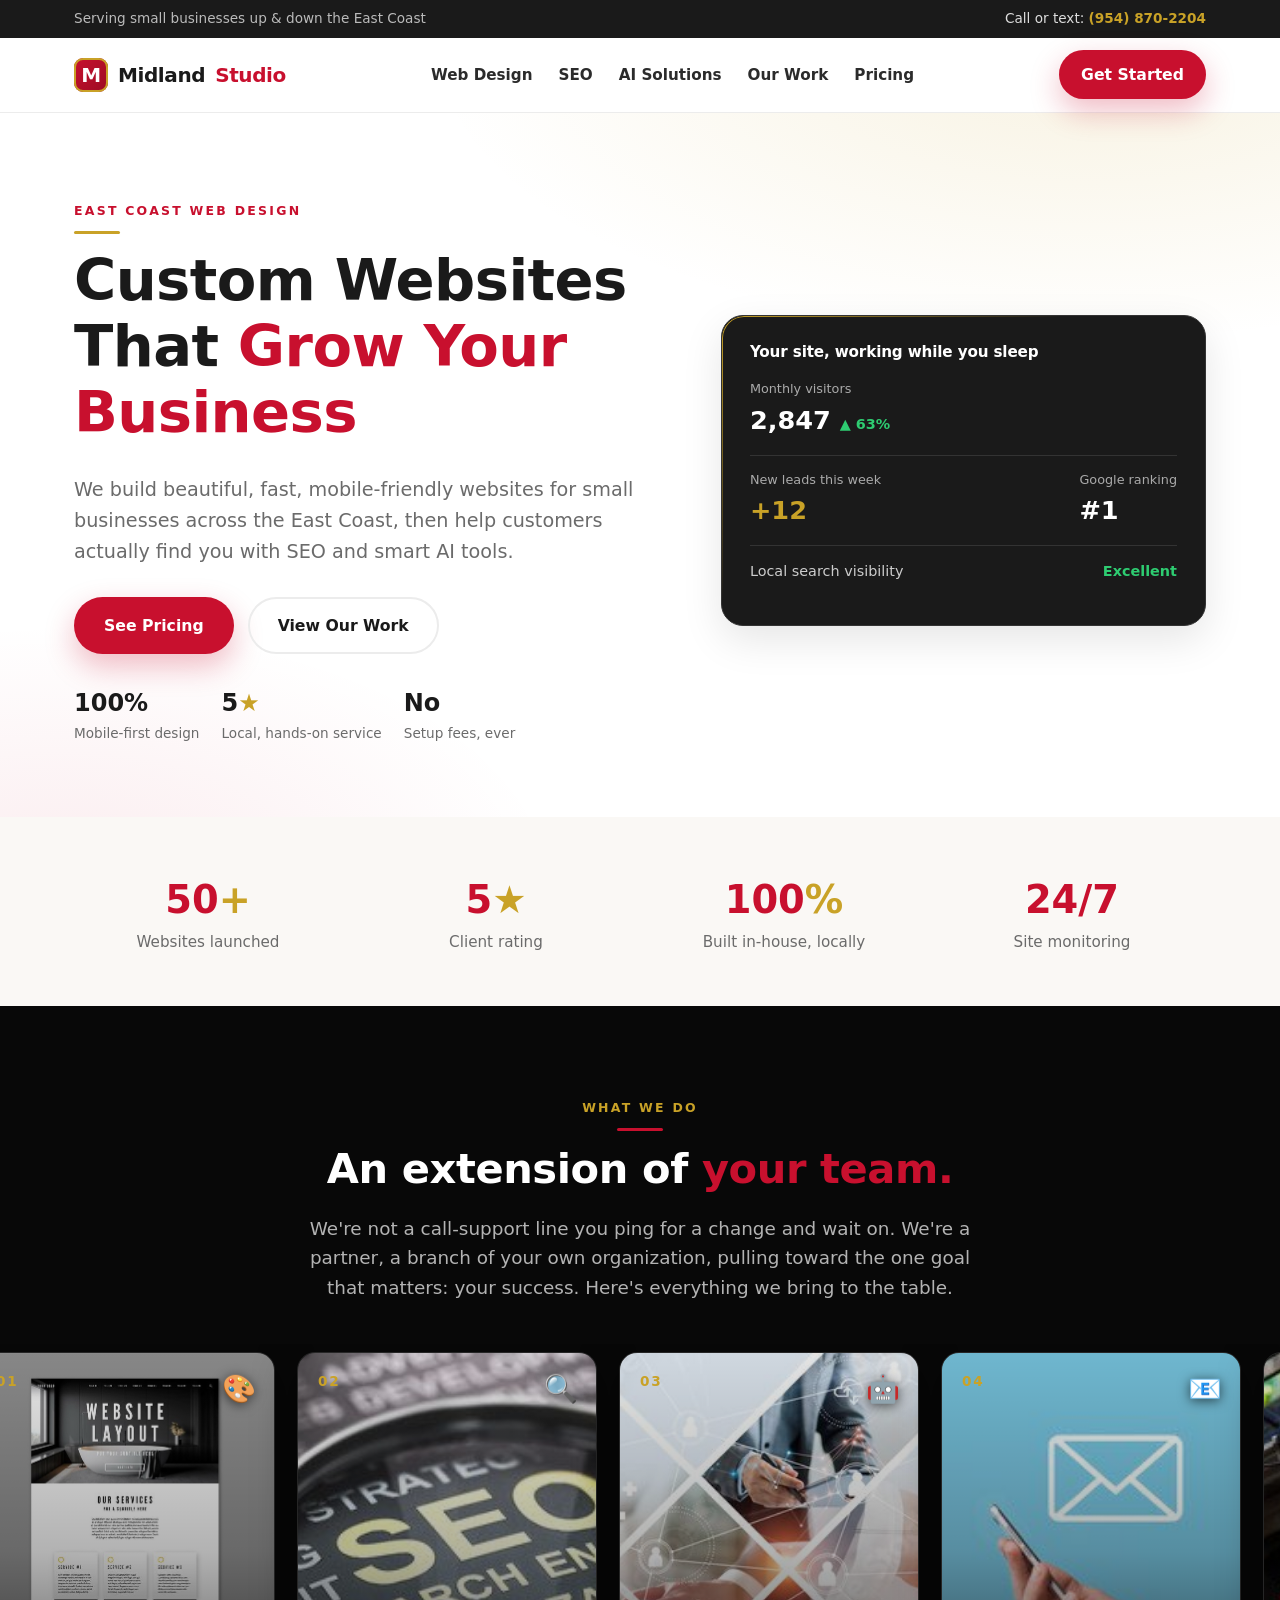
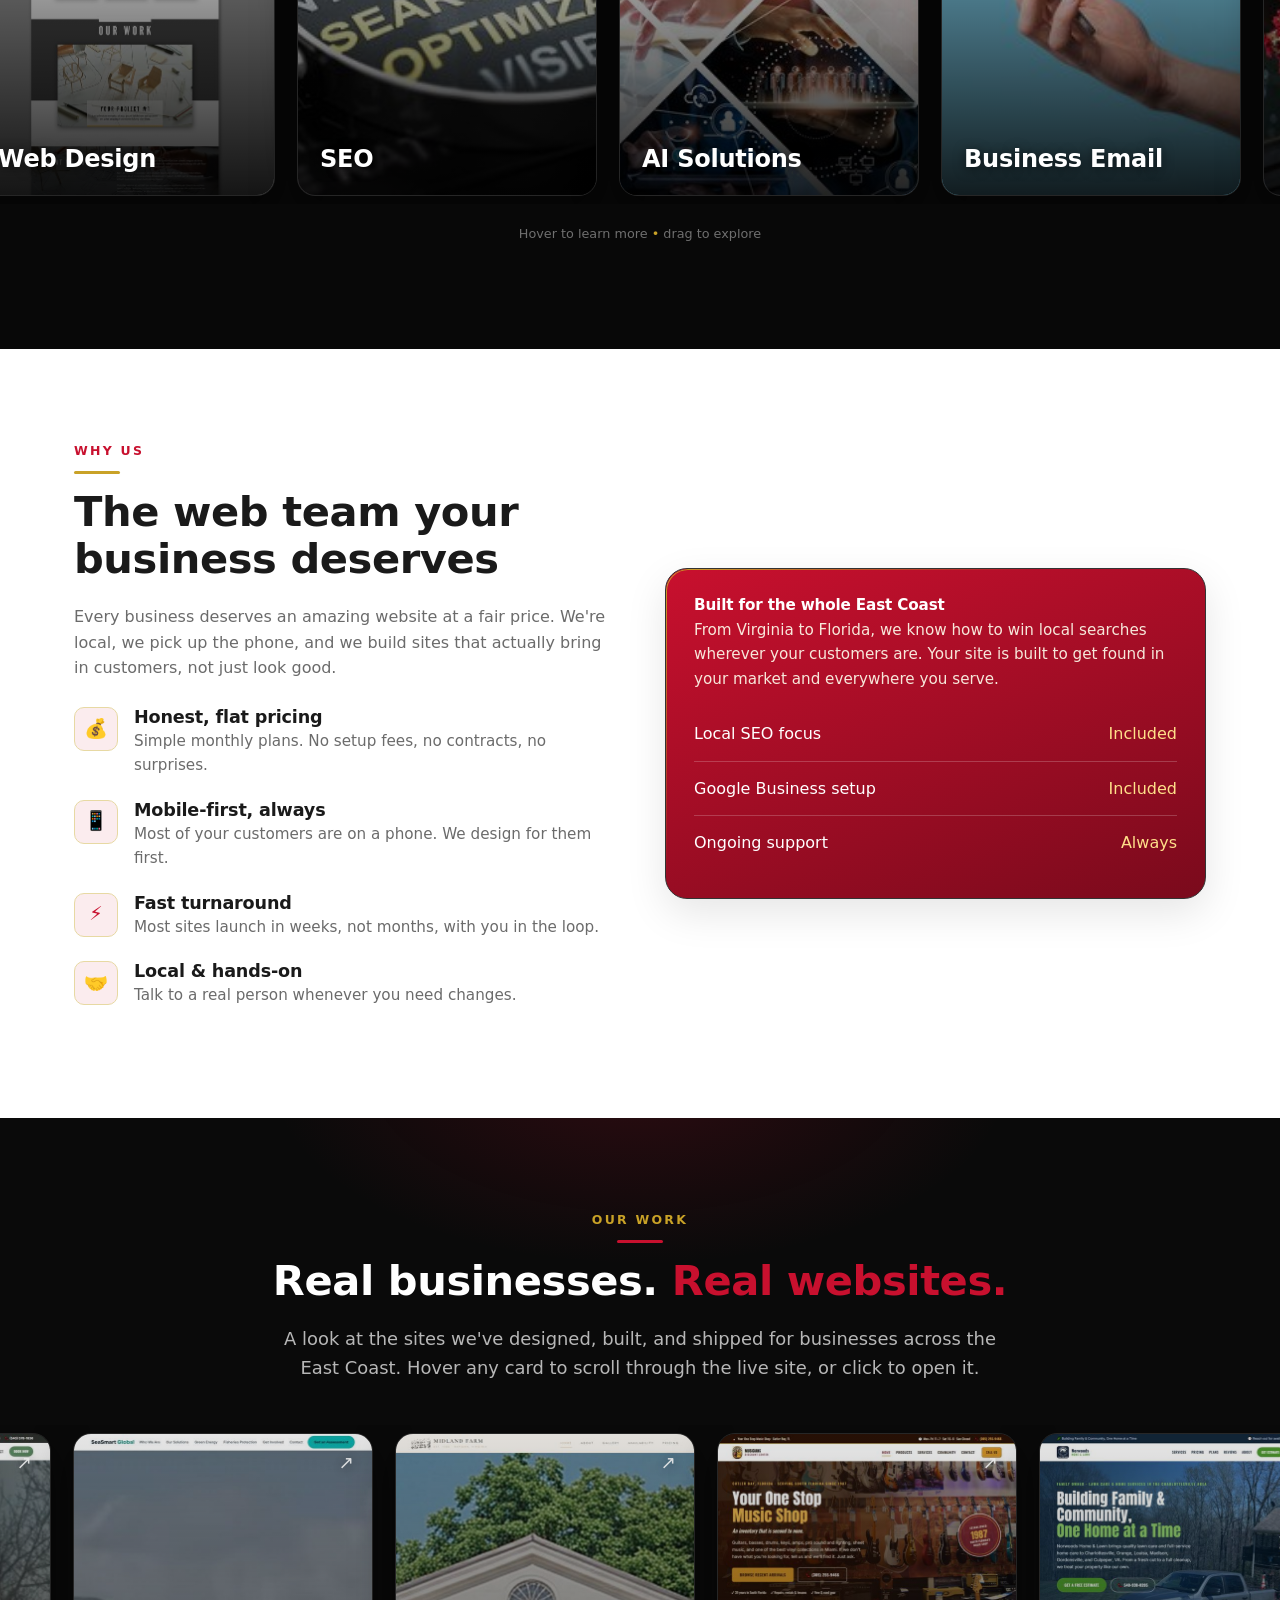
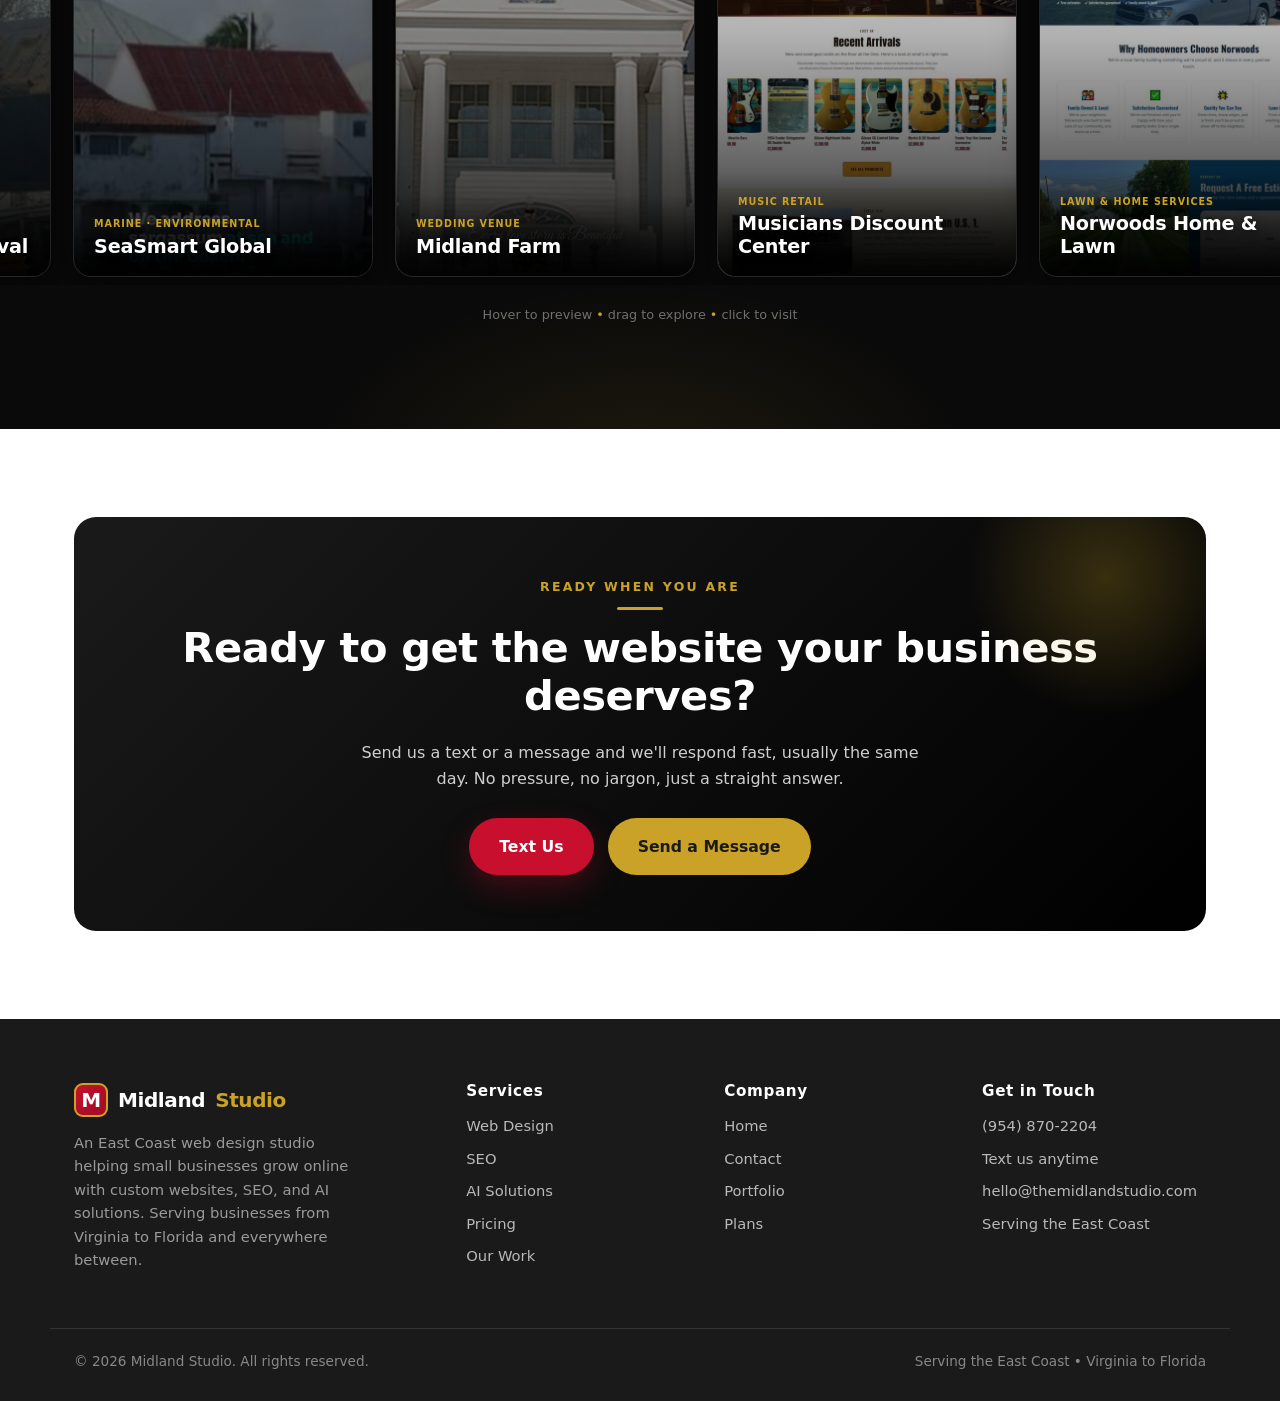
==== commit dcb94178: "Mobile: proper slide-down nav dropdown (open/close + close on link tap), tighten nav for small scree" ====
--- a/index.html
+++ b/index.html
@@ -29,7 +29,7 @@
         <li><a href="pricing.html">Pricing</a></li>
       </ul>
       <a href="#contact" class="btn btn-primary">Get Started</a>
-      <button class="menu-toggle" onclick="document.querySelector('.menu').style.display='flex'">☰</button>
+      <button class="menu-toggle" aria-label="Menu" onclick="document.querySelector('.menu').classList.toggle('open')">☰</button>
     </div>
   </header>
 
@@ -271,6 +271,10 @@
       window.addEventListener('pointerup', function(){ if (!down) return; down = false; pos = m.scrollLeft; m.classList.remove('is-grabbing'); auto = !hover; });
       m.addEventListener('click', function(e){ if (moved) e.preventDefault(); }, true); // don't click a link after a drag
     });
+    // close the mobile menu when a nav link is tapped
+    document.querySelectorAll('.menu a').forEach(function (a) {
+      a.addEventListener('click', function () { document.querySelector('.menu').classList.remove('open'); });
+    });
   })();
   </script>
 
--- a/styles.css
+++ b/styles.css
@@ -277,8 +277,21 @@
 
 /* ---------- Responsive ---------- */
 @media (max-width: 900px) {
-  .menu { display: none; }
-  .menu-toggle { display: block; }
+  /* mobile nav: slide-down dropdown panel */
+  .menu {
+    display: none; position: absolute; top: 100%; left: 0; right: 0;
+    flex-direction: column; align-items: stretch; gap: 0;
+    background: rgba(255,255,255,.98); backdrop-filter: blur(12px);
+    border-top: 1px solid var(--line); border-bottom: 1px solid var(--line);
+    box-shadow: 0 16px 34px rgba(0,0,0,.14); padding: 4px 0;
+  }
+  .menu.open { display: flex; }
+  .menu li { width: 100%; }
+  .menu a { display: block; padding: 15px 24px; font-size: 1.02rem; border-bottom: 1px solid #f2f2f2; }
+  .menu li:last-child a { border-bottom: 0; }
+  .menu a:active { background: var(--bg-soft); color: var(--red); }
+  .menu-toggle { display: block; line-height: 1; }
+  .nav .btn { padding: 9px 16px; font-size: .9rem; }   /* tighten Get Started so the nav row fits */
   .hero-grid, .why, .split { grid-template-columns: 1fr; }
   .grid-3, .plans, .steps, .folio { grid-template-columns: 1fr; }
   .counters { grid-template-columns: repeat(2,1fr); gap: 30px; }
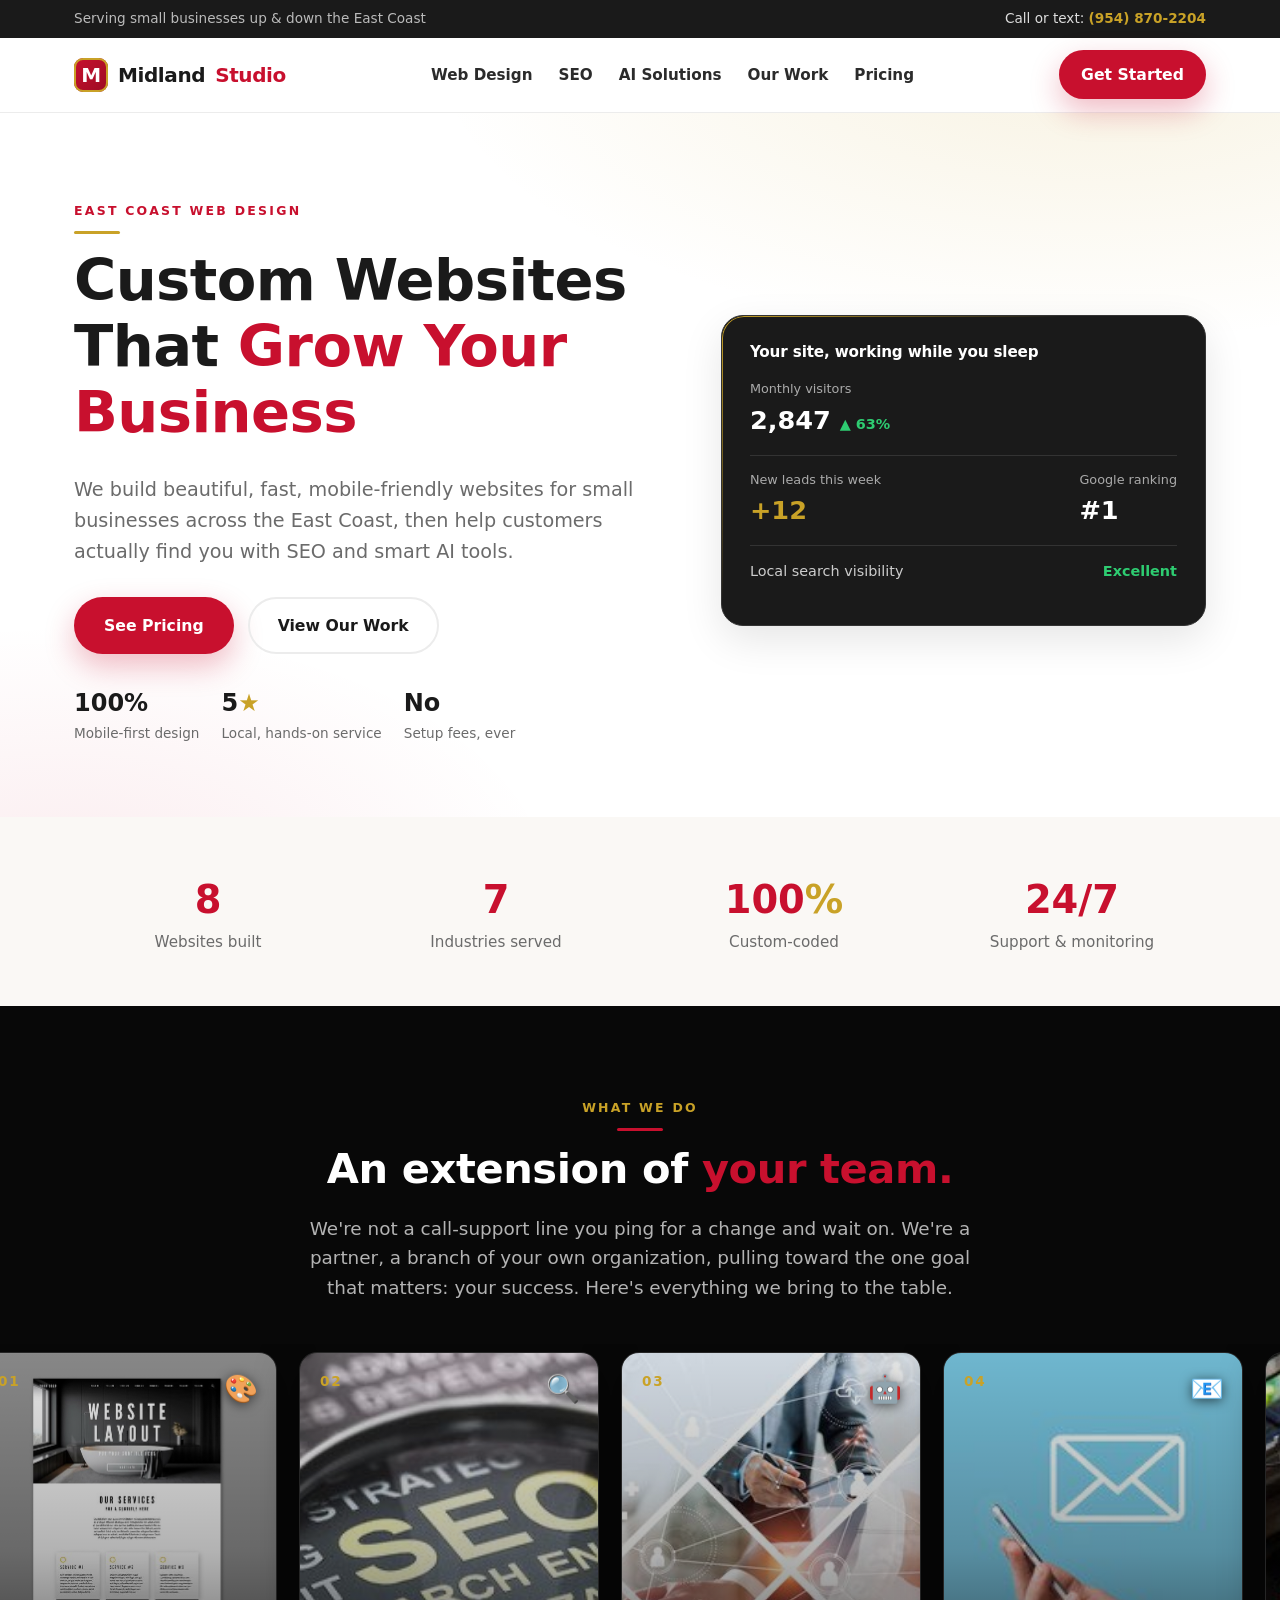
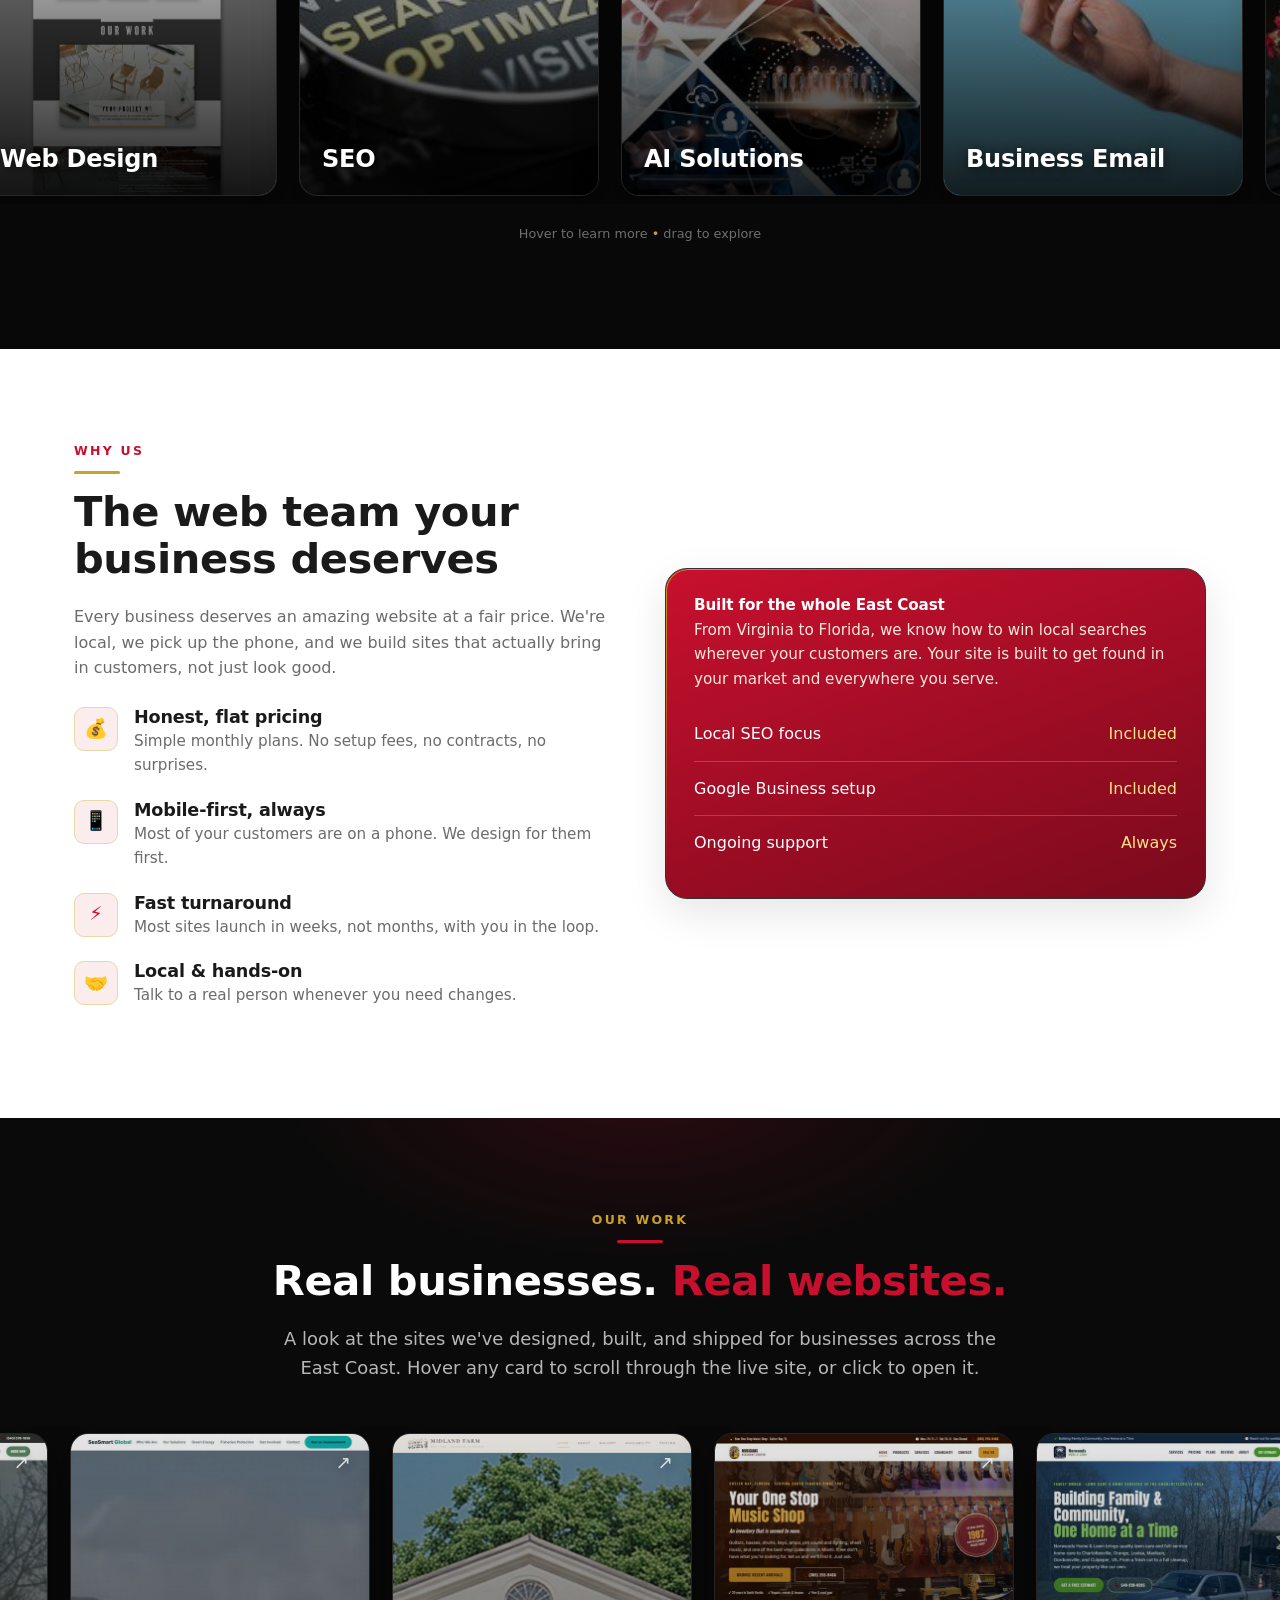
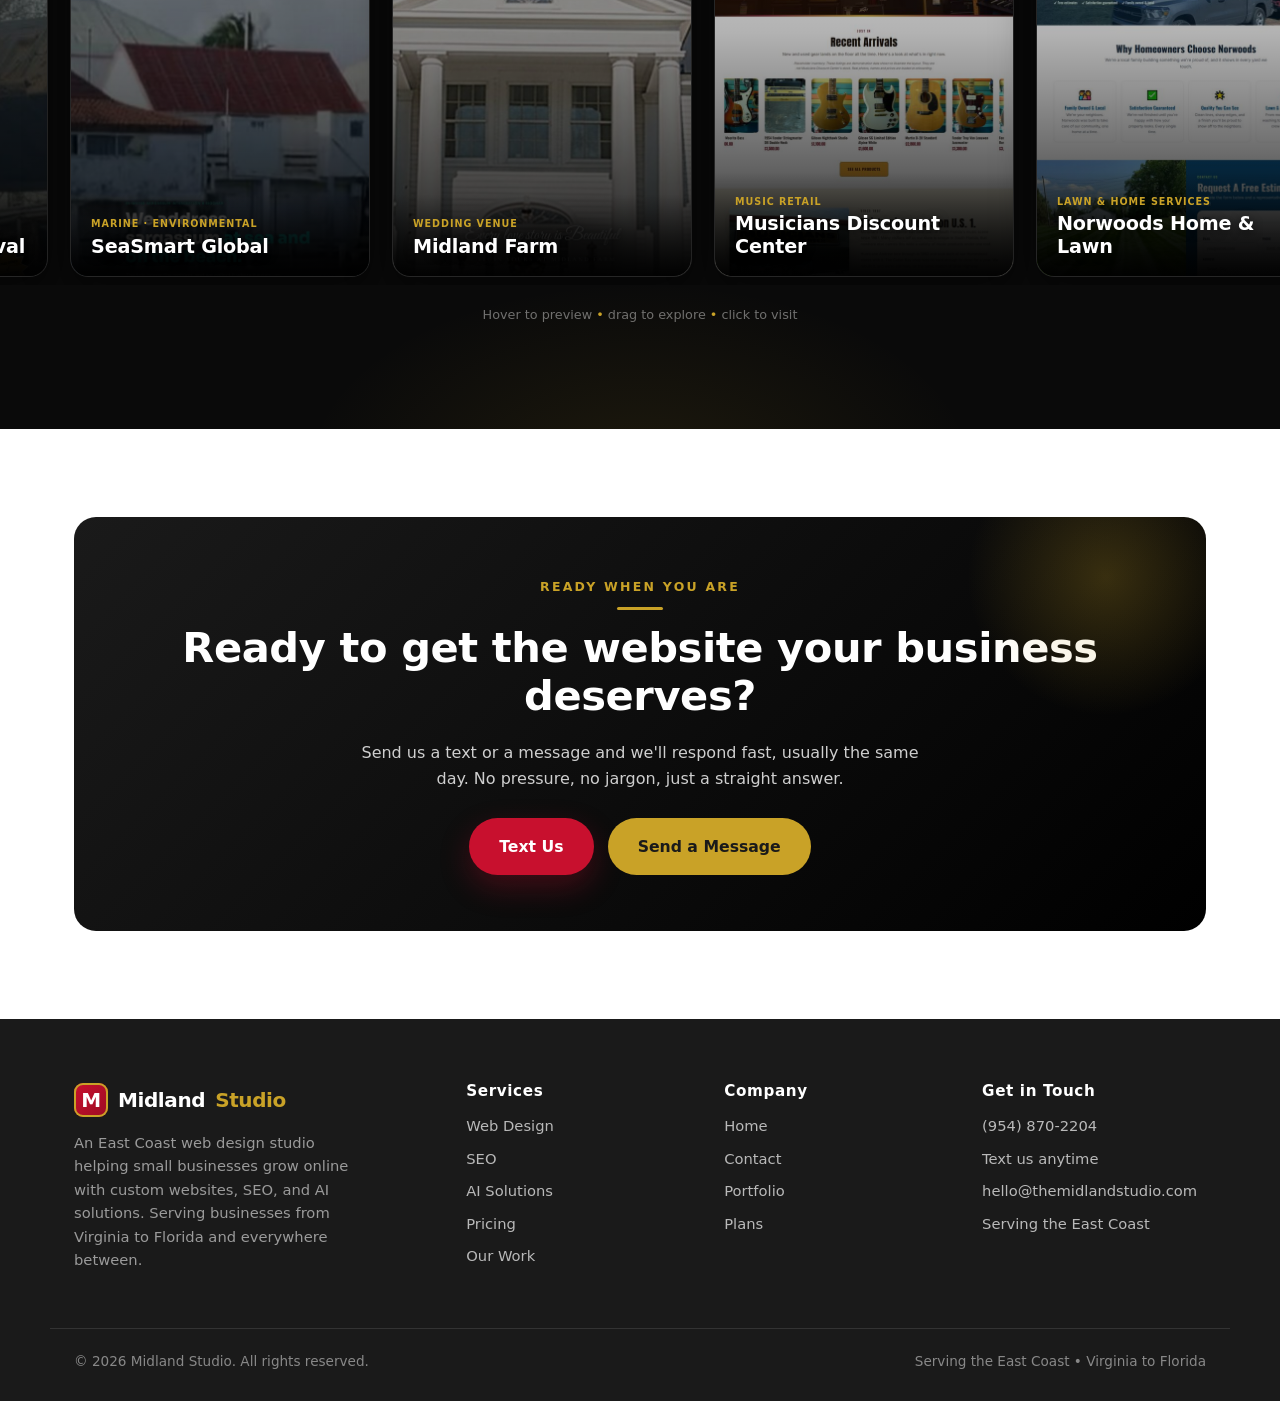
==== commit 23573f3f: "Replace inflated counters with honest stats (8 built, 7 industries, 100% custom-coded, 24/7 support)" ====
--- a/index.html
+++ b/index.html
@@ -73,10 +73,10 @@
   <!-- Counters -->
   <section class="section section--soft" style="padding:52px 0;">
     <div class="wrap counters">
-      <div><div class="num">50<em>+</em></div><div class="lbl">Websites launched</div></div>
-      <div><div class="num">5<em>★</em></div><div class="lbl">Client rating</div></div>
-      <div><div class="num">100<em>%</em></div><div class="lbl">Built in-house, locally</div></div>
-      <div><div class="num">24/7</div><div class="lbl">Site monitoring</div></div>
+      <div><div class="num">8</div><div class="lbl">Websites built</div></div>
+      <div><div class="num">7</div><div class="lbl">Industries served</div></div>
+      <div><div class="num">100<em>%</em></div><div class="lbl">Custom-coded</div></div>
+      <div><div class="num">24/7</div><div class="lbl">Support &amp; monitoring</div></div>
     </div>
   </section>
 
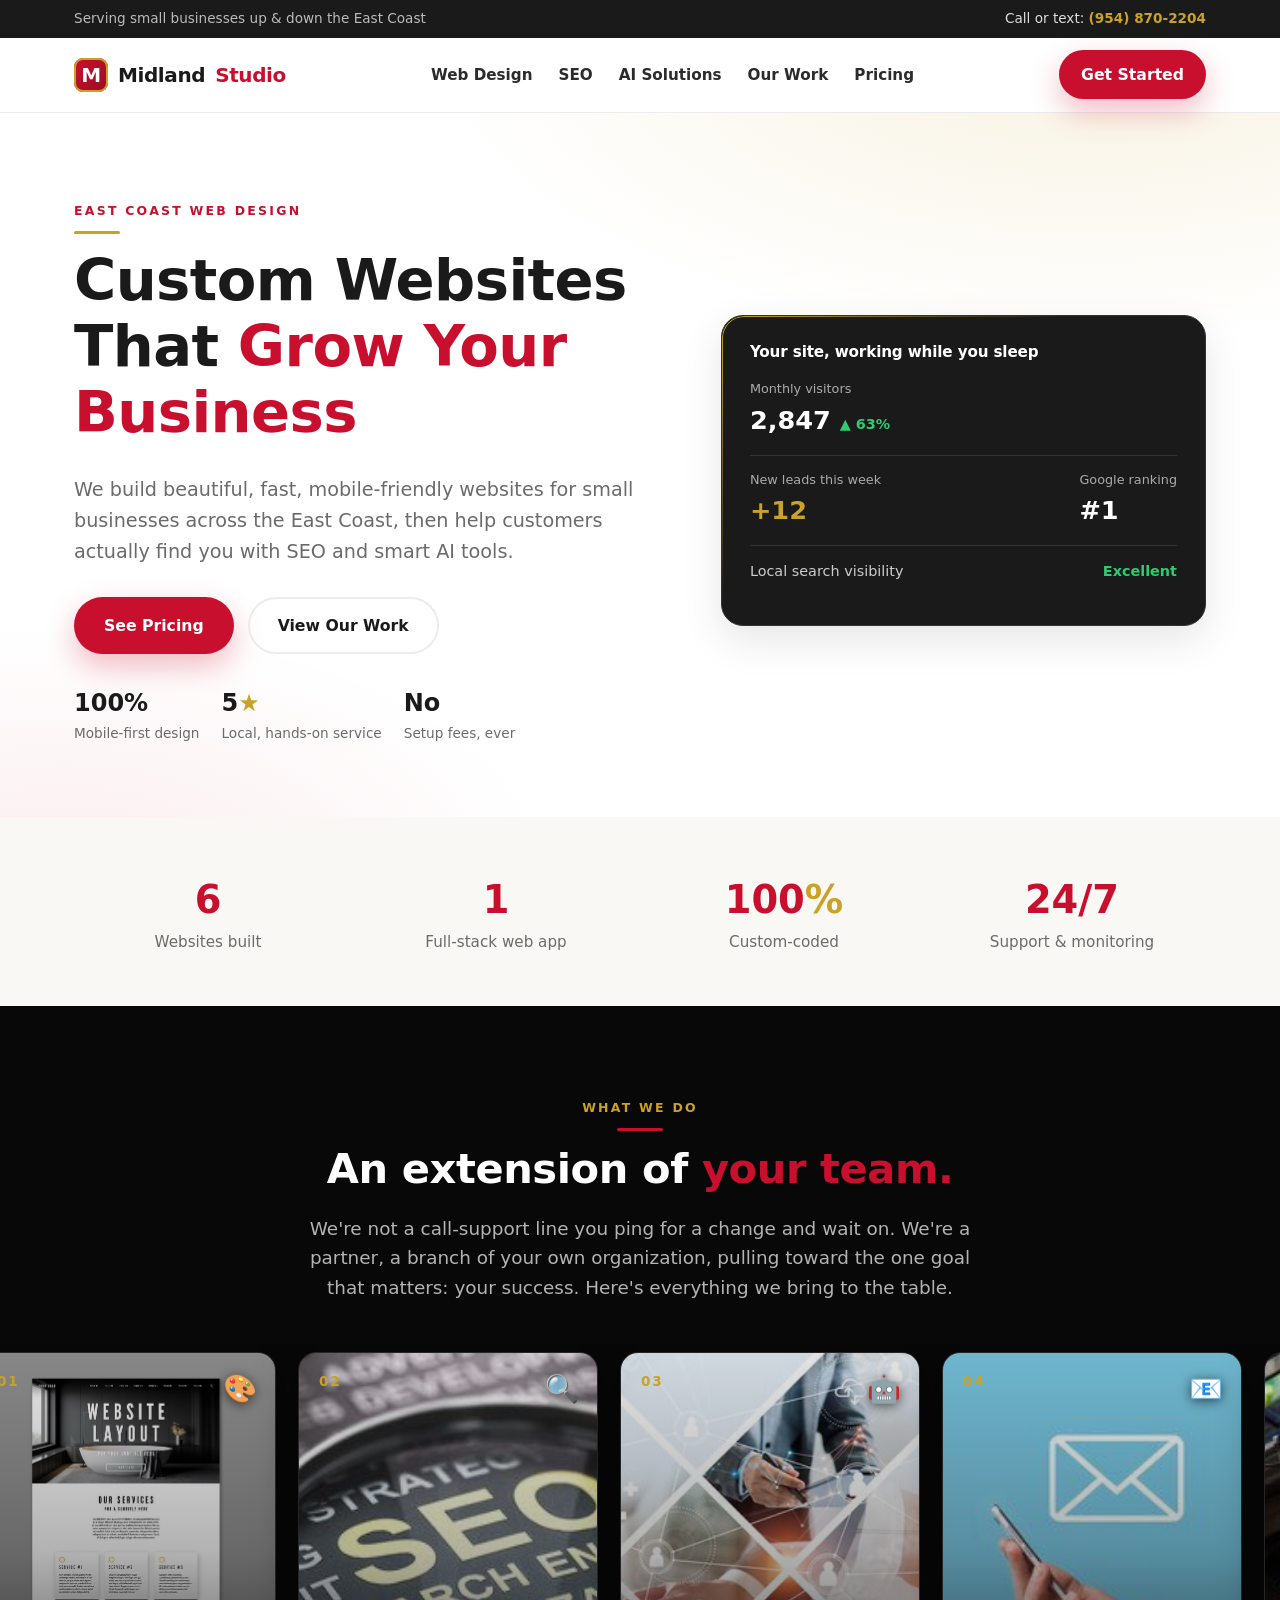
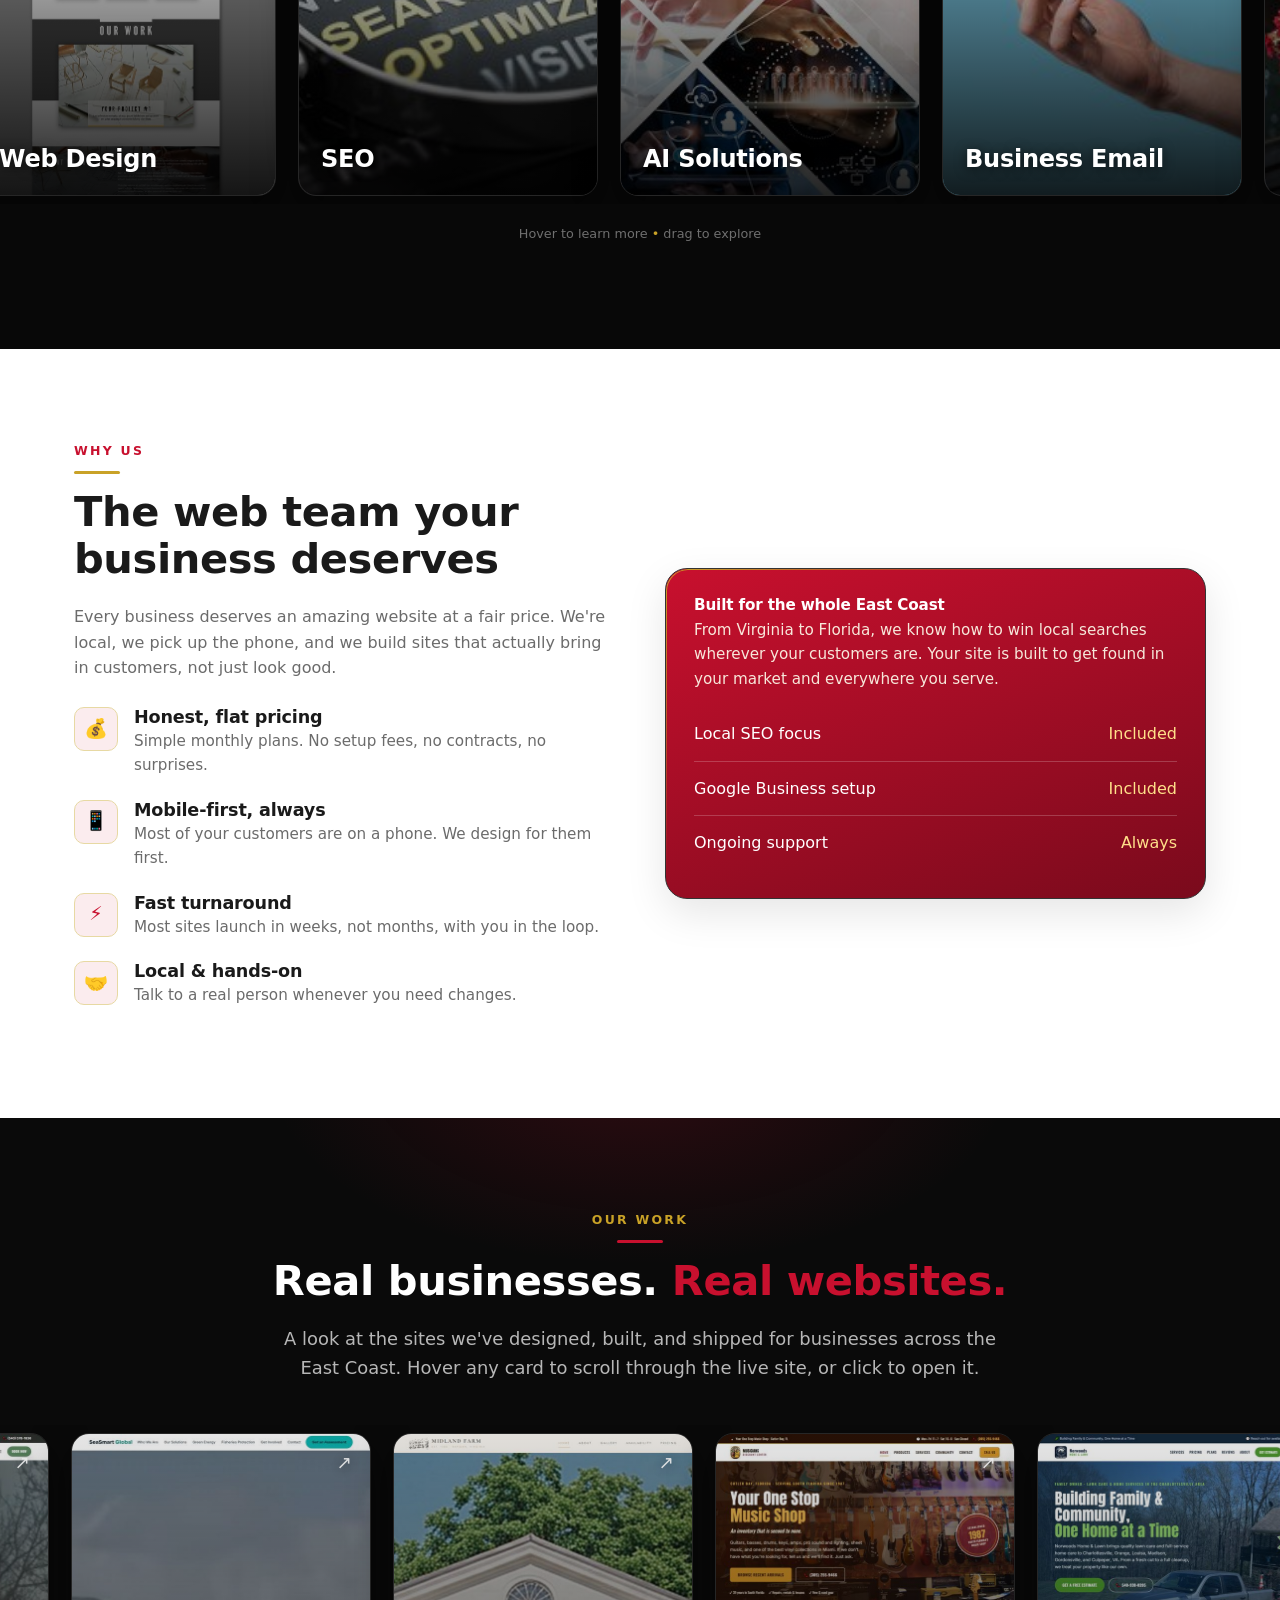
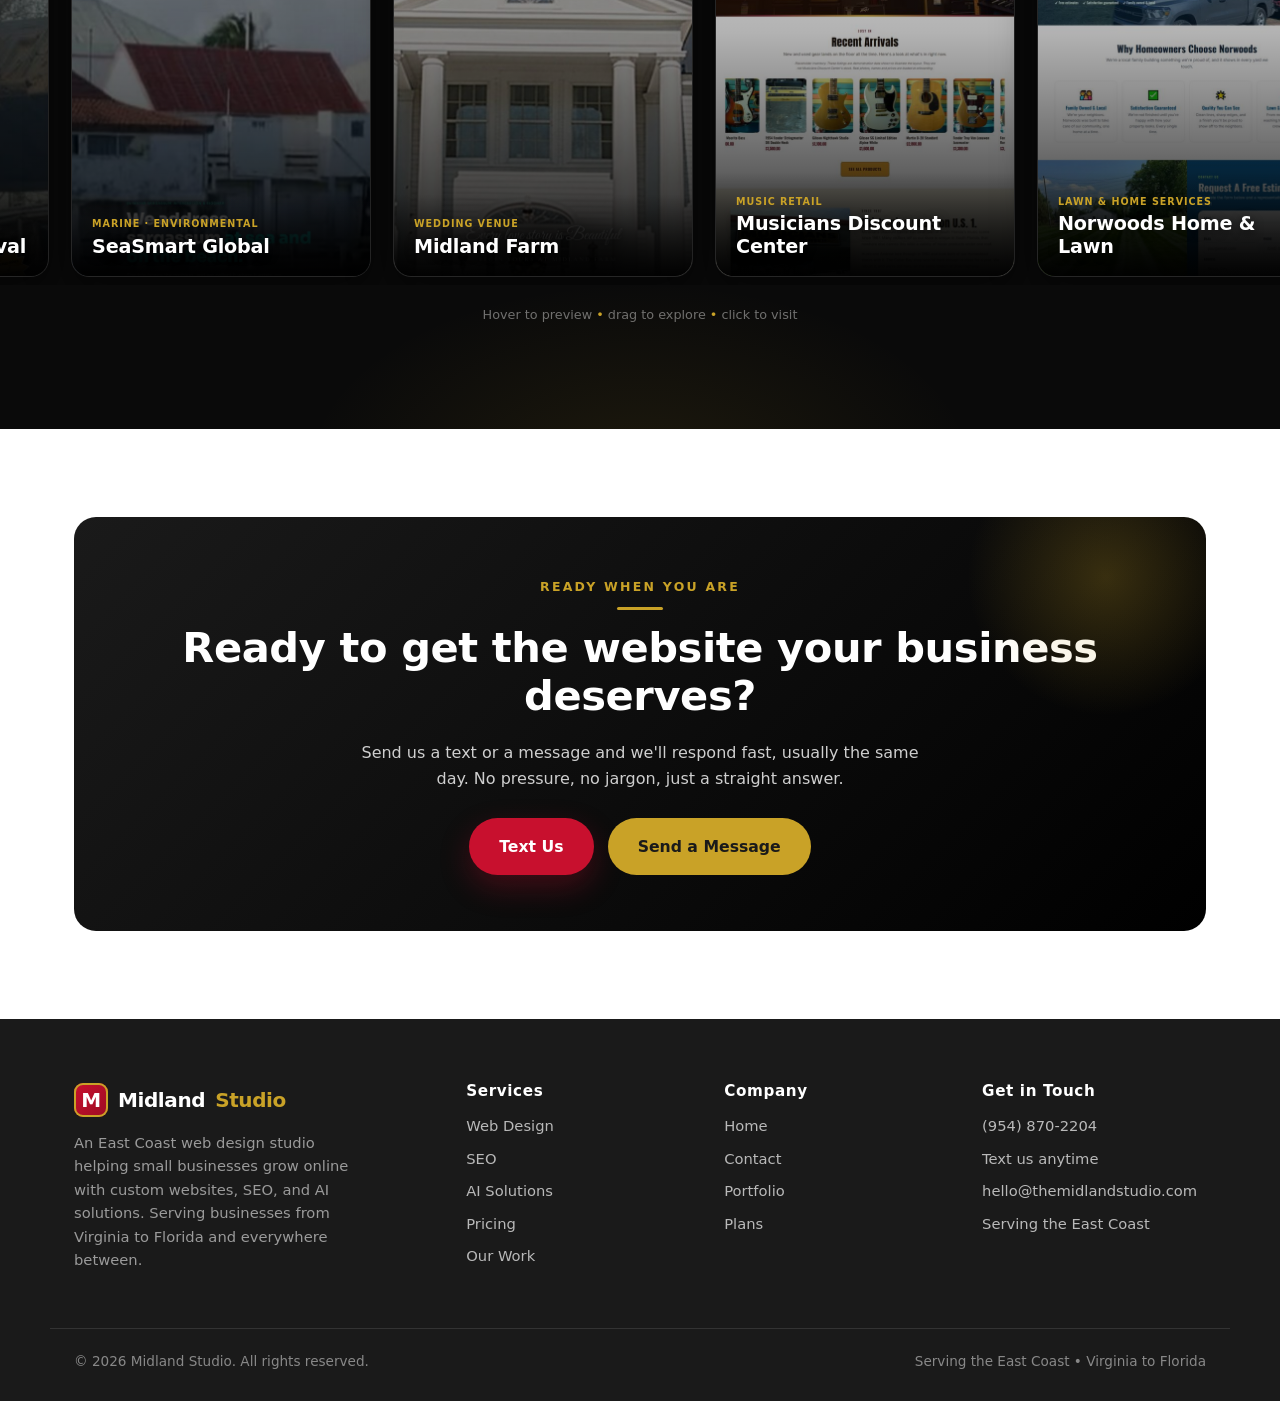
==== commit 2ae23ad4: "Align homepage counter to resume: 6 websites + 1 full-stack app (was 8/7) Co-Authored-By: Claude Opu" ====
--- a/index.html
+++ b/index.html
@@ -73,8 +73,8 @@
   <!-- Counters -->
   <section class="section section--soft" style="padding:52px 0;">
     <div class="wrap counters">
-      <div><div class="num">8</div><div class="lbl">Websites built</div></div>
-      <div><div class="num">7</div><div class="lbl">Industries served</div></div>
+      <div><div class="num">6</div><div class="lbl">Websites built</div></div>
+      <div><div class="num">1</div><div class="lbl">Full-stack web app</div></div>
       <div><div class="num">100<em>%</em></div><div class="lbl">Custom-coded</div></div>
       <div><div class="num">24/7</div><div class="lbl">Support &amp; monitoring</div></div>
     </div>
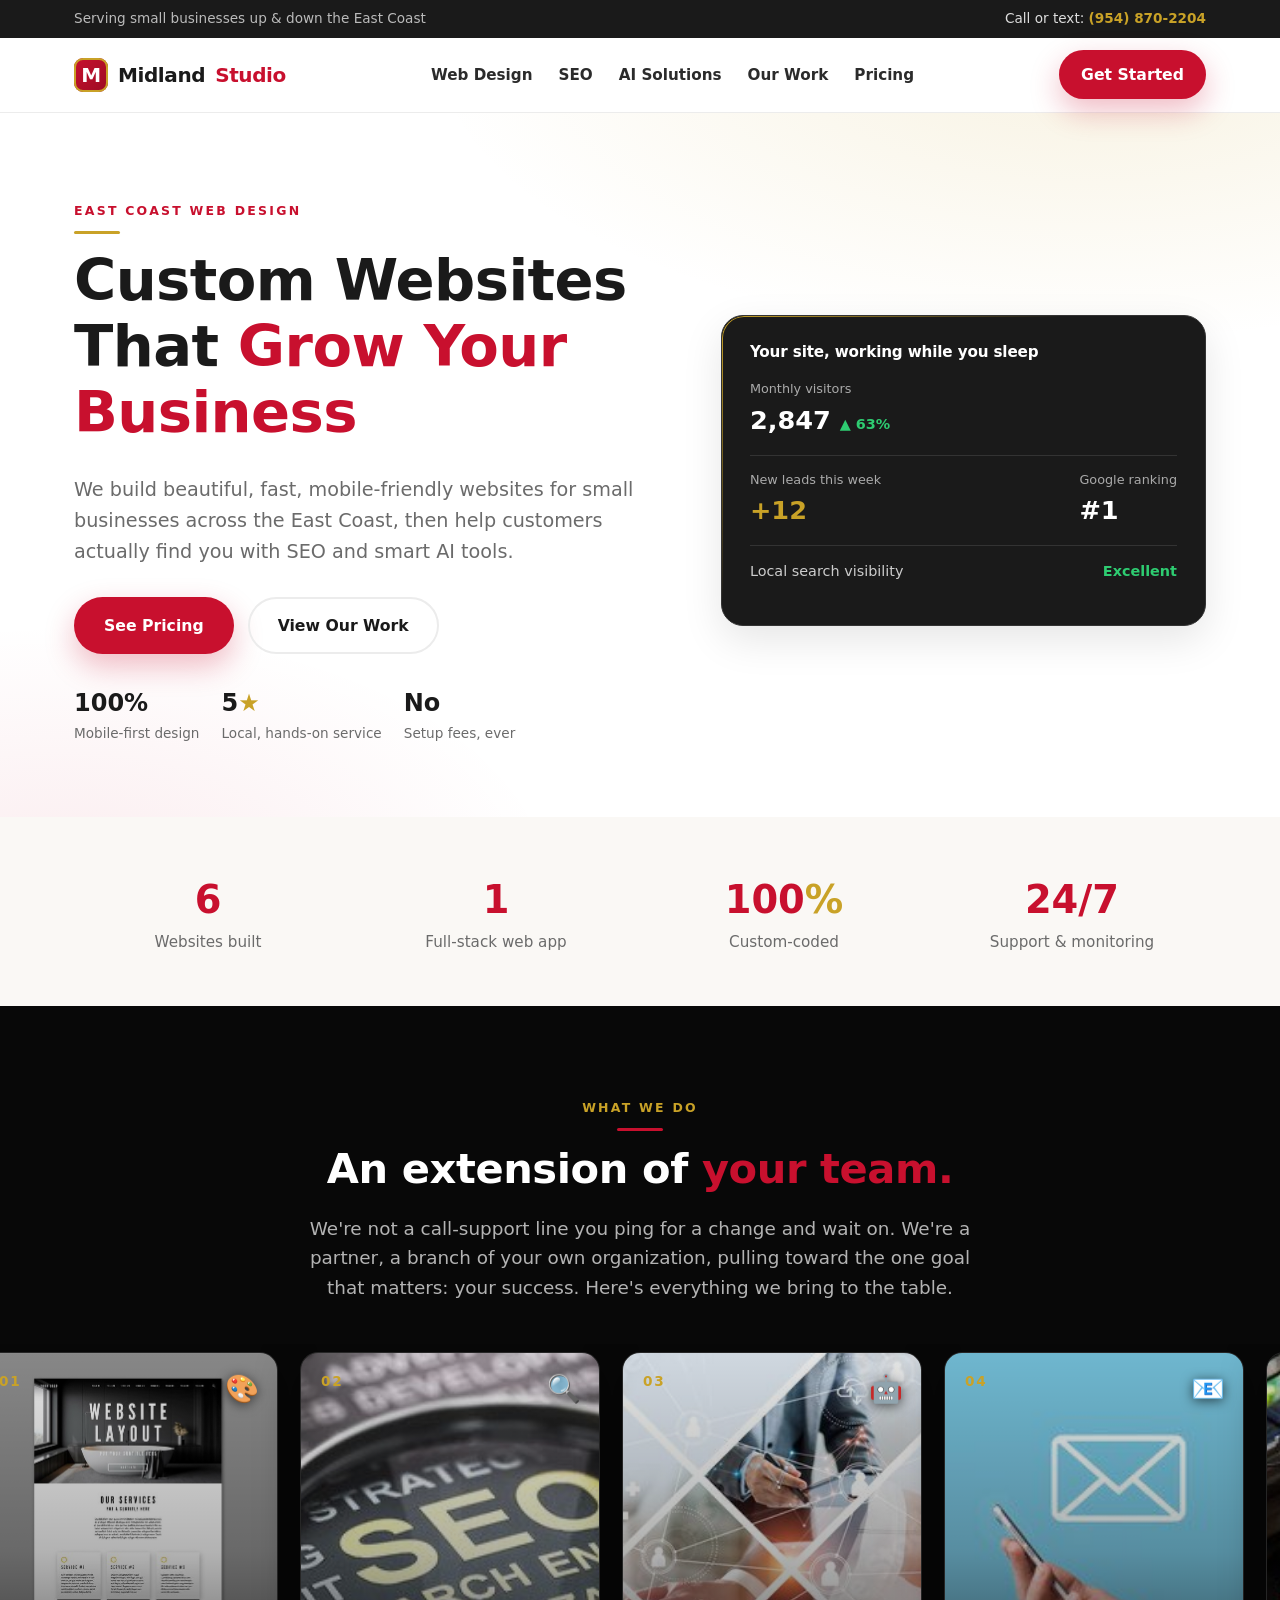
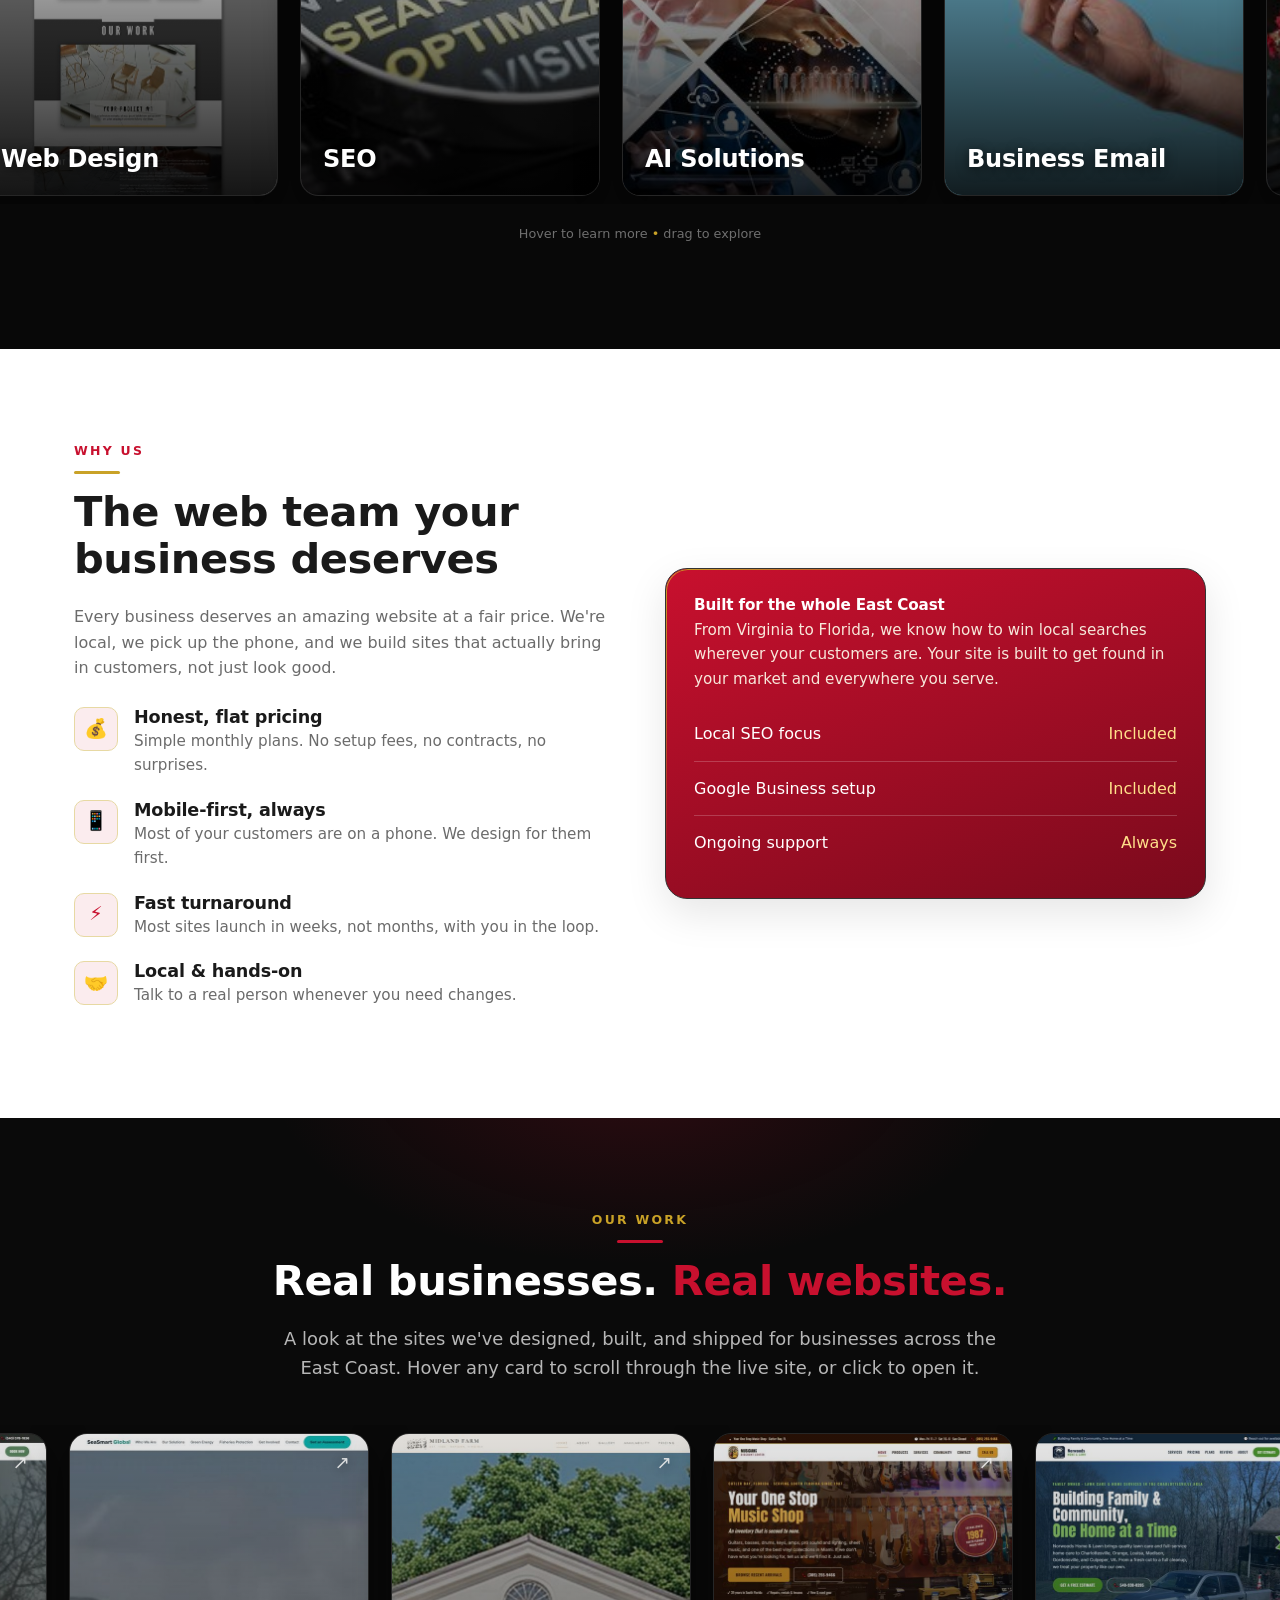
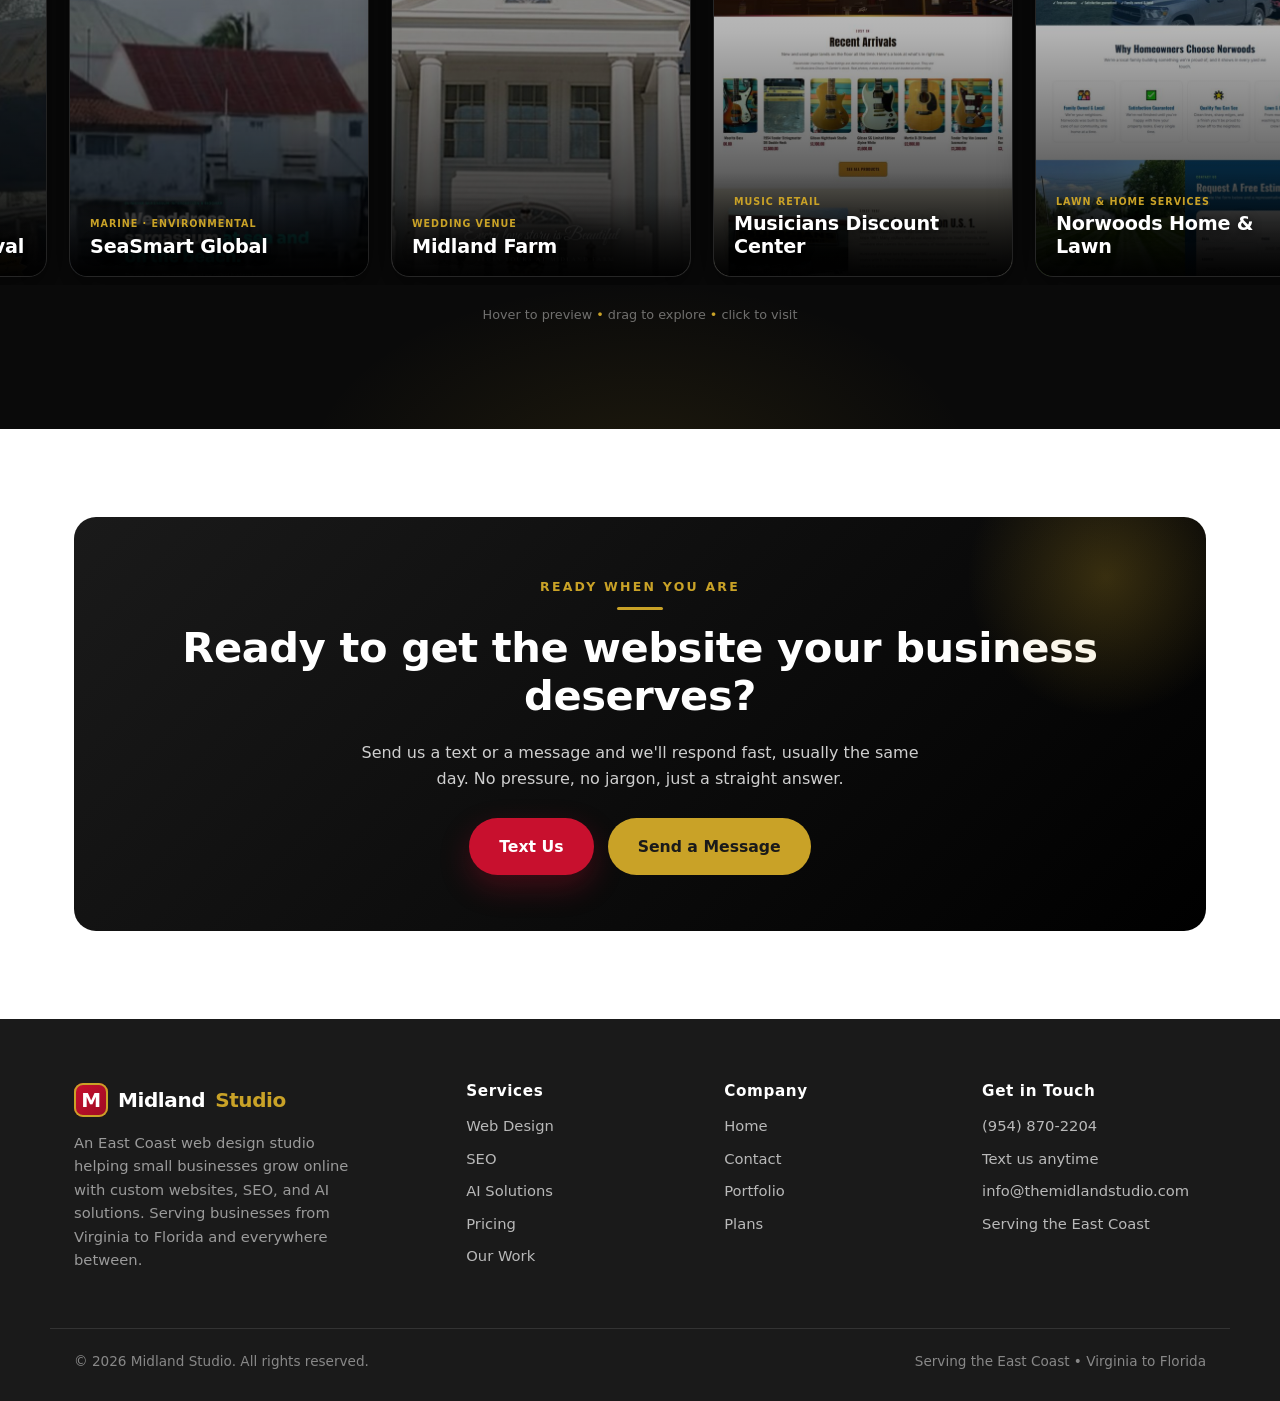
==== commit 35a14c0f: "Update contact email to info@themidlandstudio.com across the site Co-Authored-By: Claude Opus 4.8 <n" ====
--- a/index.html
+++ b/index.html
@@ -196,7 +196,7 @@
         <p>Send us a text or a message and we'll respond fast, usually the same day. No pressure, no jargon, just a straight answer.</p>
         <div style="display:flex;gap:14px;justify-content:center;flex-wrap:wrap">
           <a href="sms:+19548702204" class="btn btn-primary">Text Us</a>
-          <a href="mailto:hello@themidlandstudio.com" class="btn btn-gold">Send a Message</a>
+          <a href="mailto:info@themidlandstudio.com" class="btn btn-gold">Send a Message</a>
         </div>
       </div>
     </div>
@@ -228,7 +228,7 @@
         <h4>Get in Touch</h4>
         <a href="tel:+19548702204">(954) 870-2204</a>
         <a href="sms:+19548702204">Text us anytime</a>
-        <a href="mailto:hello@themidlandstudio.com">hello@themidlandstudio.com</a>
+        <a href="mailto:info@themidlandstudio.com">info@themidlandstudio.com</a>
         <a href="#">Serving the East Coast</a>
       </div>
     </div>
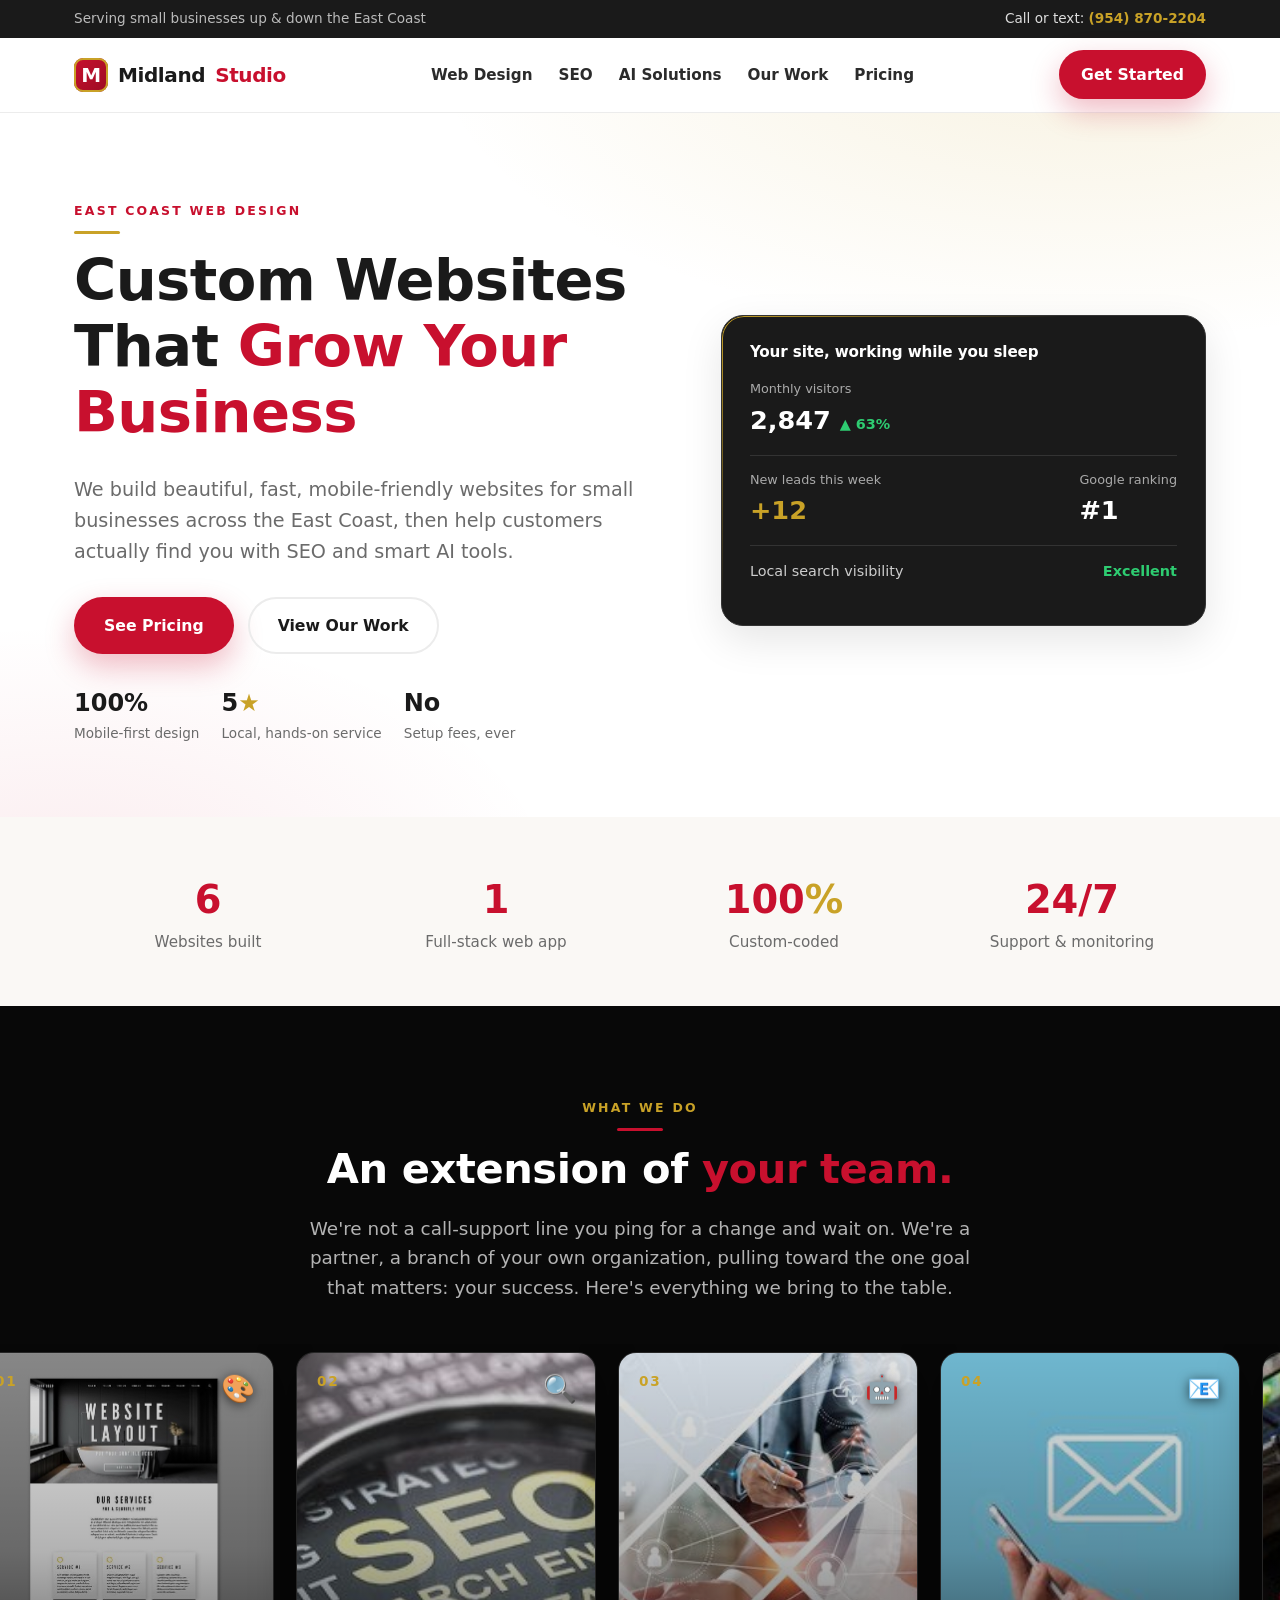
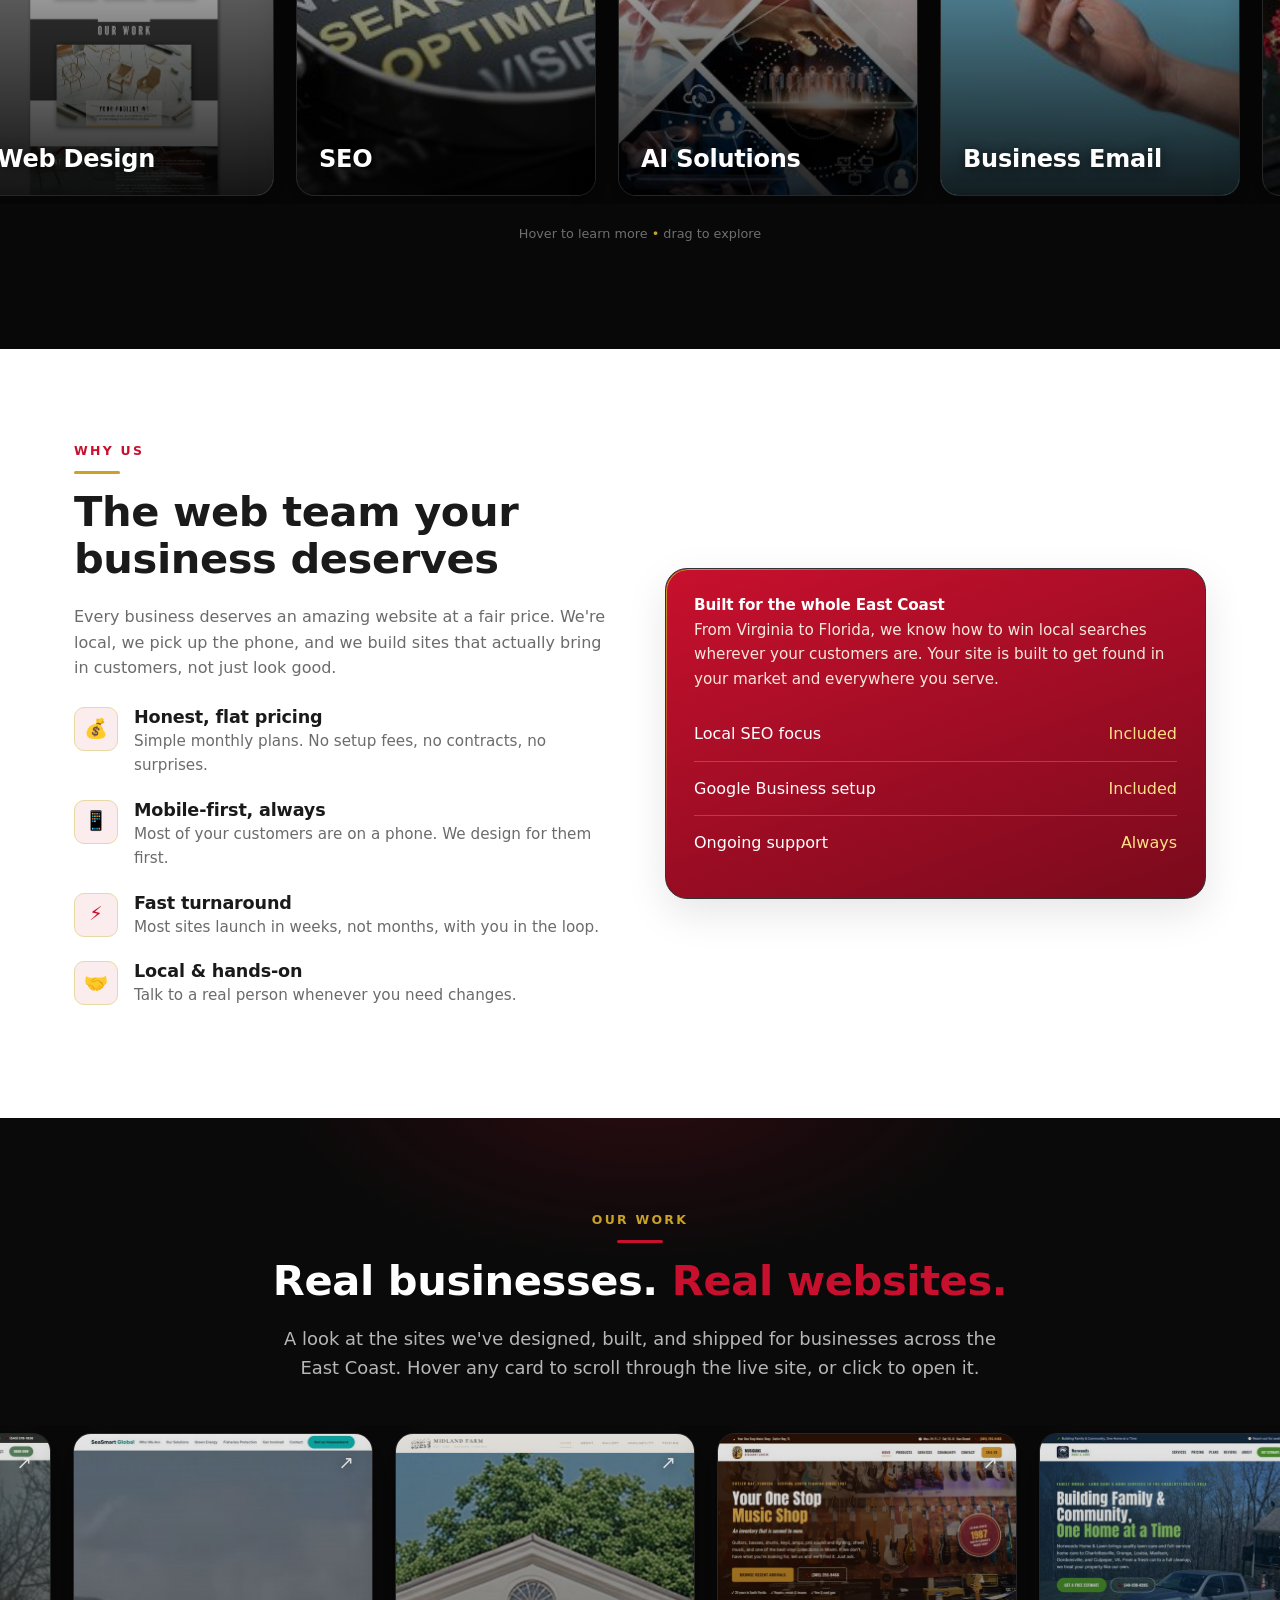
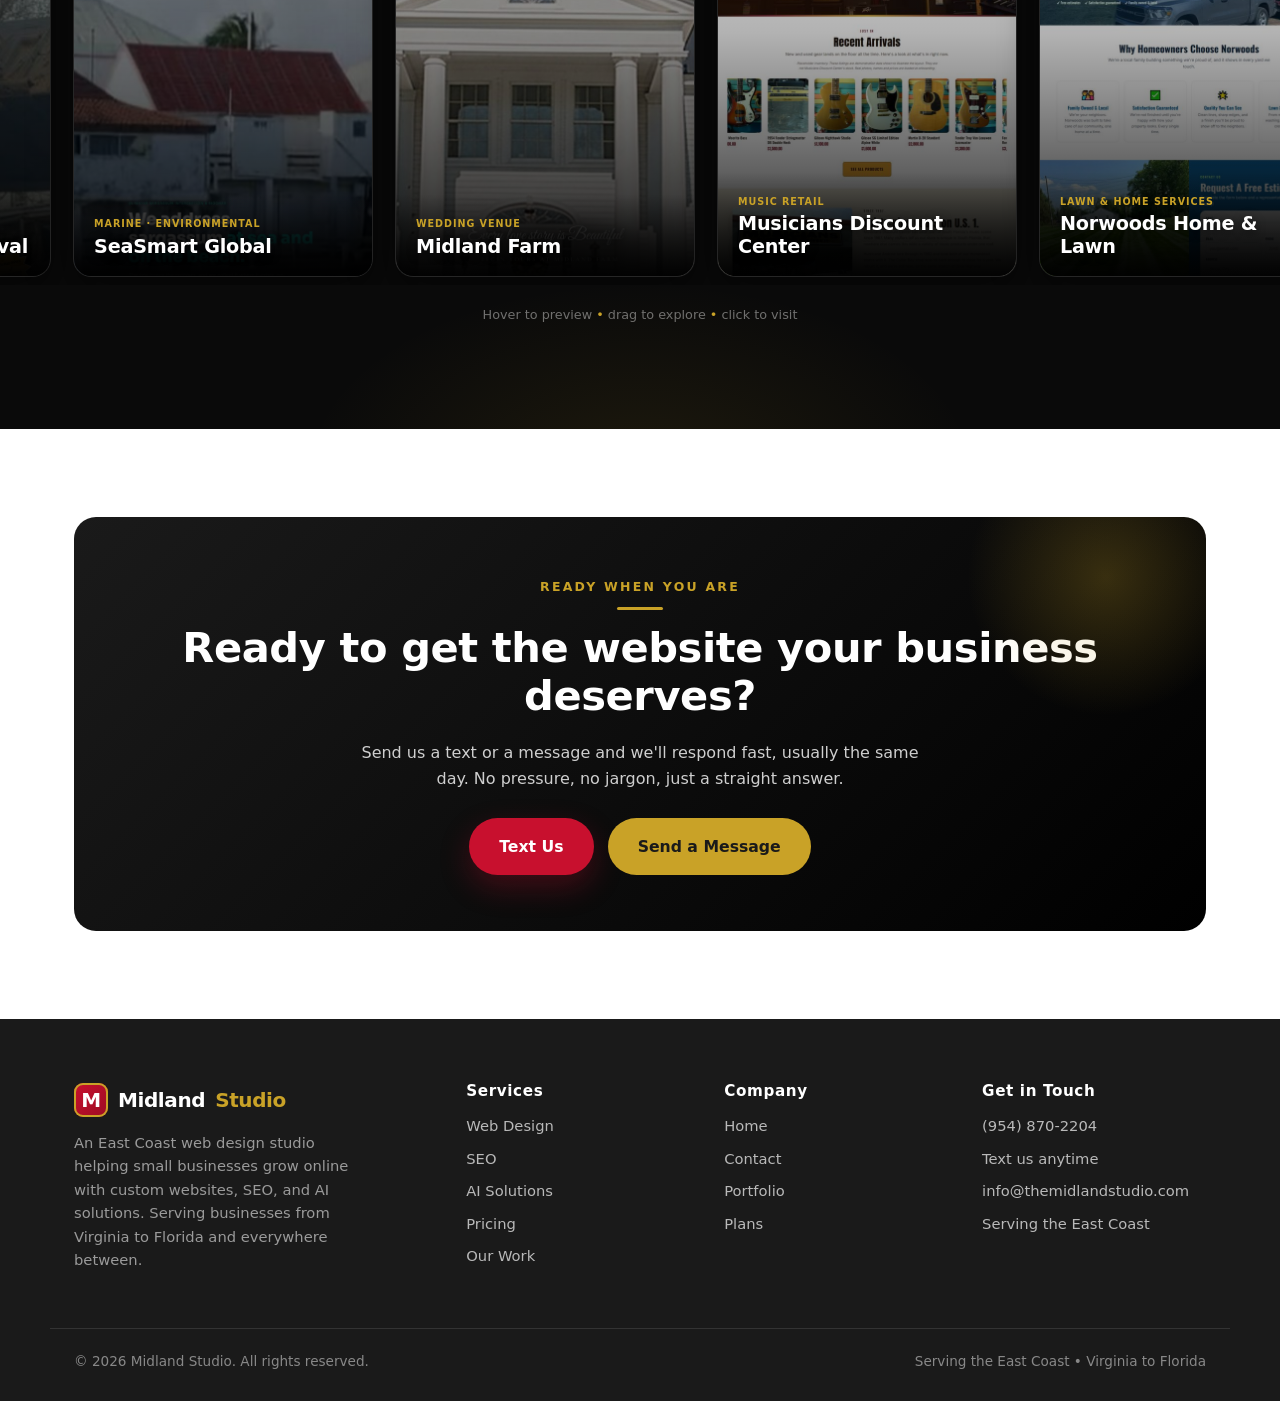
==== commit 4618795c: "Landing page: Get Started + Send a Message buttons now open the request form (pricing.html#request) " ====
--- a/index.html
+++ b/index.html
@@ -28,7 +28,7 @@
         <li><a href="#work">Our Work</a></li>
         <li><a href="pricing.html">Pricing</a></li>
       </ul>
-      <a href="#contact" class="btn btn-primary">Get Started</a>
+      <a href="pricing.html#request" class="btn btn-primary">Get Started</a>
       <button class="menu-toggle" aria-label="Menu" onclick="document.querySelector('.menu').classList.toggle('open')">☰</button>
     </div>
   </header>
@@ -196,7 +196,7 @@
         <p>Send us a text or a message and we'll respond fast, usually the same day. No pressure, no jargon, just a straight answer.</p>
         <div style="display:flex;gap:14px;justify-content:center;flex-wrap:wrap">
           <a href="sms:+19548702204" class="btn btn-primary">Text Us</a>
-          <a href="mailto:info@themidlandstudio.com" class="btn btn-gold">Send a Message</a>
+          <a href="pricing.html#request" class="btn btn-gold">Send a Message</a>
         </div>
       </div>
     </div>
--- a/styles.css
+++ b/styles.css
@@ -437,3 +437,28 @@
   line-height:1.15; text-shadow:0 2px 10px rgba(0,0,0,.6); }
 @media (prefers-reduced-motion: reduce) { .svc-card.work .svc-media { transition:none; } }
 
+
+/* ==========================================================================
+   Request form (Pricing page) — Web3Forms
+   ========================================================================== */
+.req-form { max-width:720px; margin:44px auto 0; background:#fff; border:1px solid var(--line);
+  border-radius:var(--radius-lg); padding:34px 32px; box-shadow:var(--shadow-sm); text-align:left; }
+.req-row { display:grid; grid-template-columns:1fr 1fr; gap:18px; }
+.req-field { margin-bottom:18px; }
+.req-field > label { display:block; font-weight:700; font-size:.86rem; color:var(--charcoal); margin-bottom:7px; }
+.req-field input, .req-field select, .req-field textarea {
+  width:100%; padding:12px 14px; border:1px solid var(--line); border-radius:10px;
+  font-size:.98rem; font-family:inherit; color:var(--ink); background:#fff; transition:border-color .15s ease, box-shadow .15s ease; }
+.req-field input:focus, .req-field select:focus, .req-field textarea:focus {
+  outline:none; border-color:var(--red); box-shadow:0 0 0 3px rgba(200,16,46,.08); }
+.req-field textarea { resize:vertical; }
+.req-services { display:grid; grid-template-columns:repeat(2,1fr); gap:9px; }
+.req-check { display:flex; align-items:center; gap:9px; padding:11px 13px; border:1px solid var(--line);
+  border-radius:10px; cursor:pointer; font-size:.93rem; font-weight:600; color:var(--ink); user-select:none;
+  transition:border-color .15s ease, background .15s ease; }
+.req-check input { width:auto; margin:0; accent-color:var(--red); }
+.req-check:hover { border-color:var(--gold); }
+.req-check:has(input:checked) { border-color:var(--red); background:rgba(200,16,46,.06); color:var(--red); }
+.req-form .btn { width:100%; justify-content:center; margin-top:8px; }
+.req-status { text-align:center; margin:14px 0 0; font-size:.92rem; min-height:20px; color:var(--muted); }
+@media (max-width:600px) { .req-row, .req-services { grid-template-columns:1fr; } .req-form { padding:26px 20px; } }
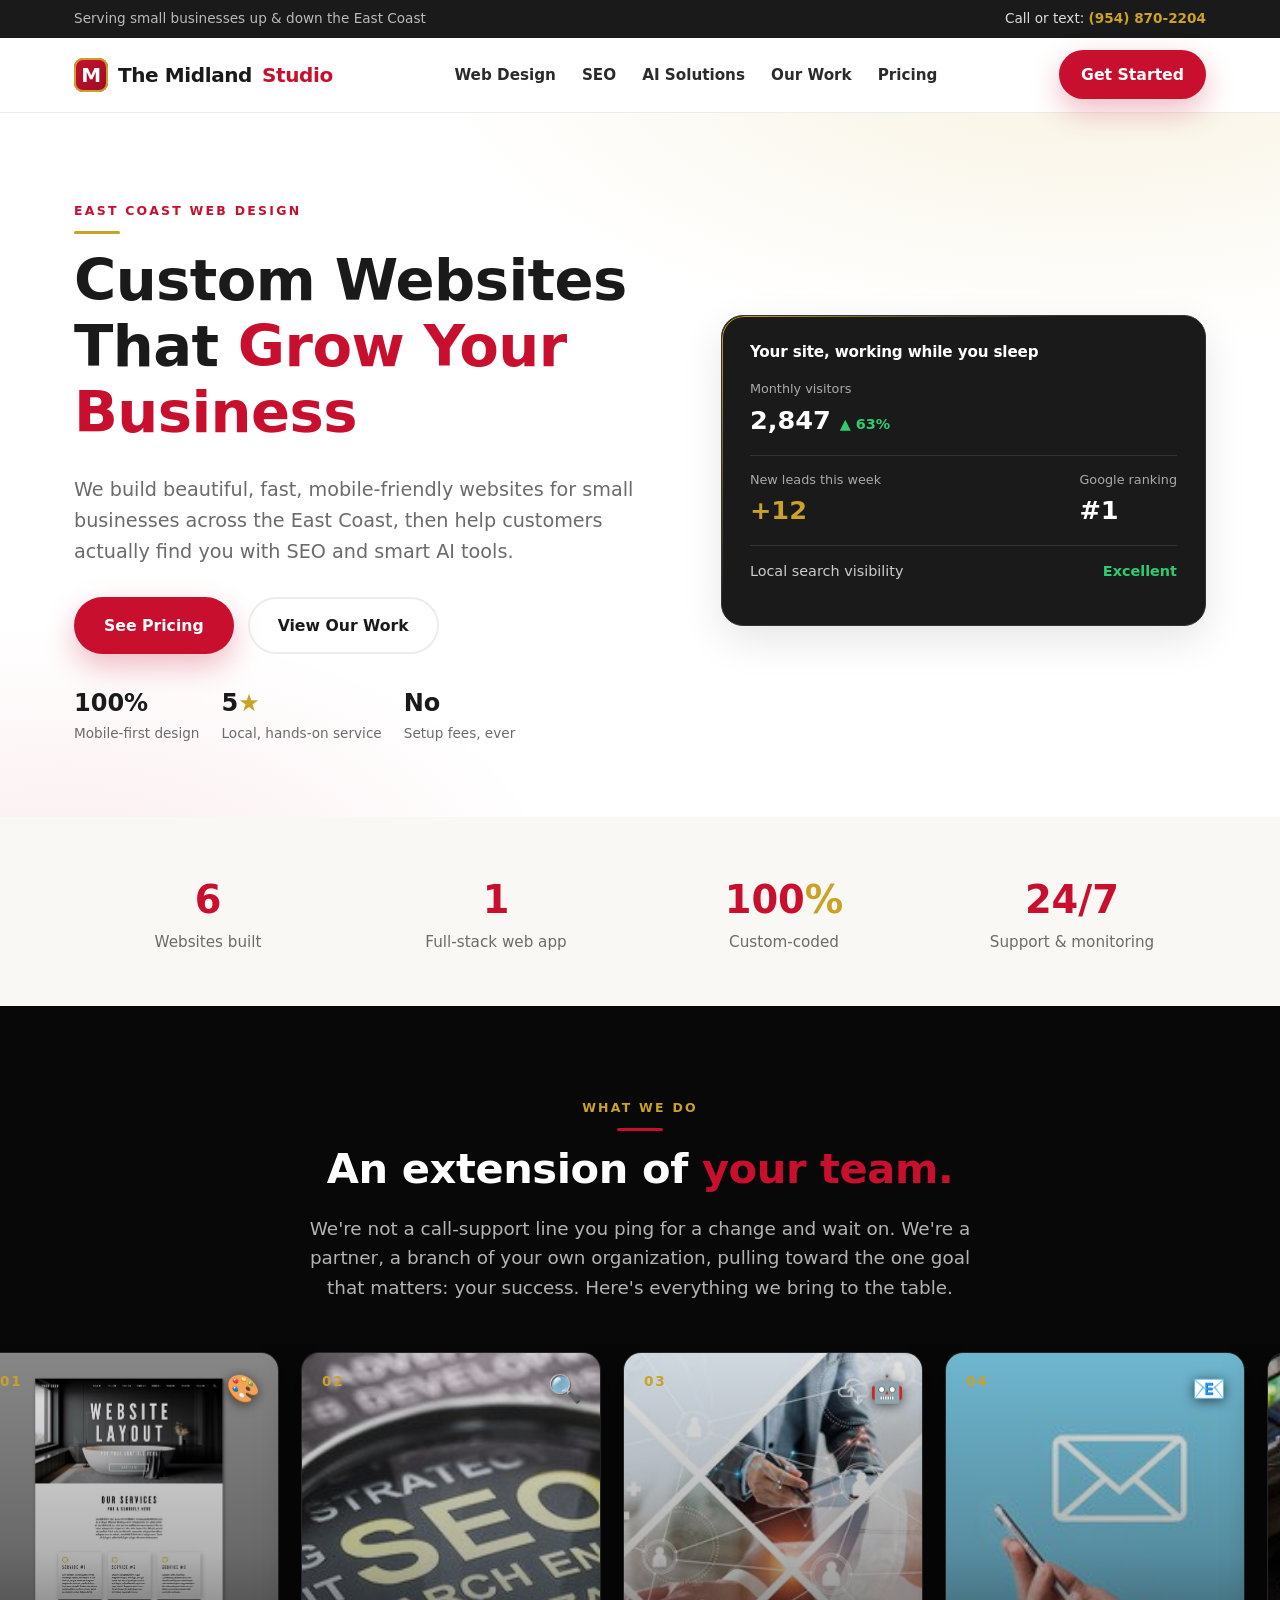
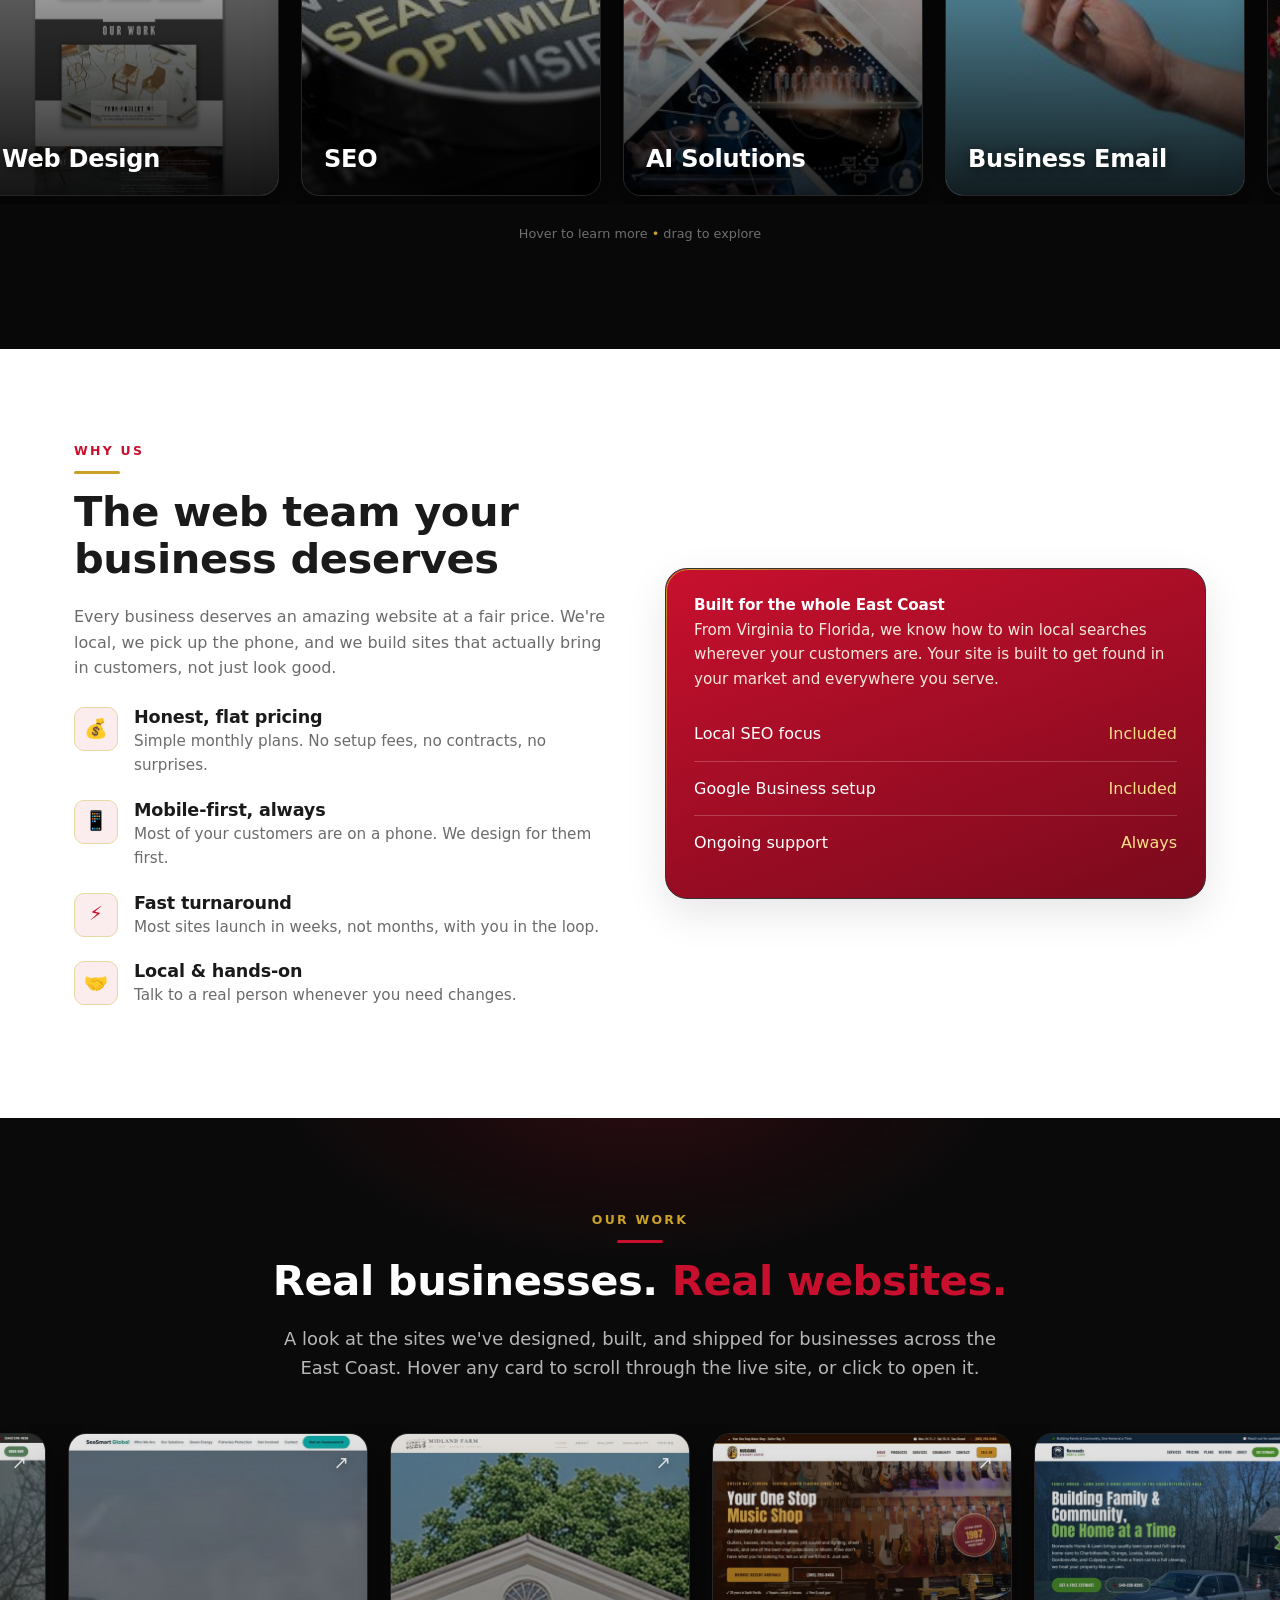
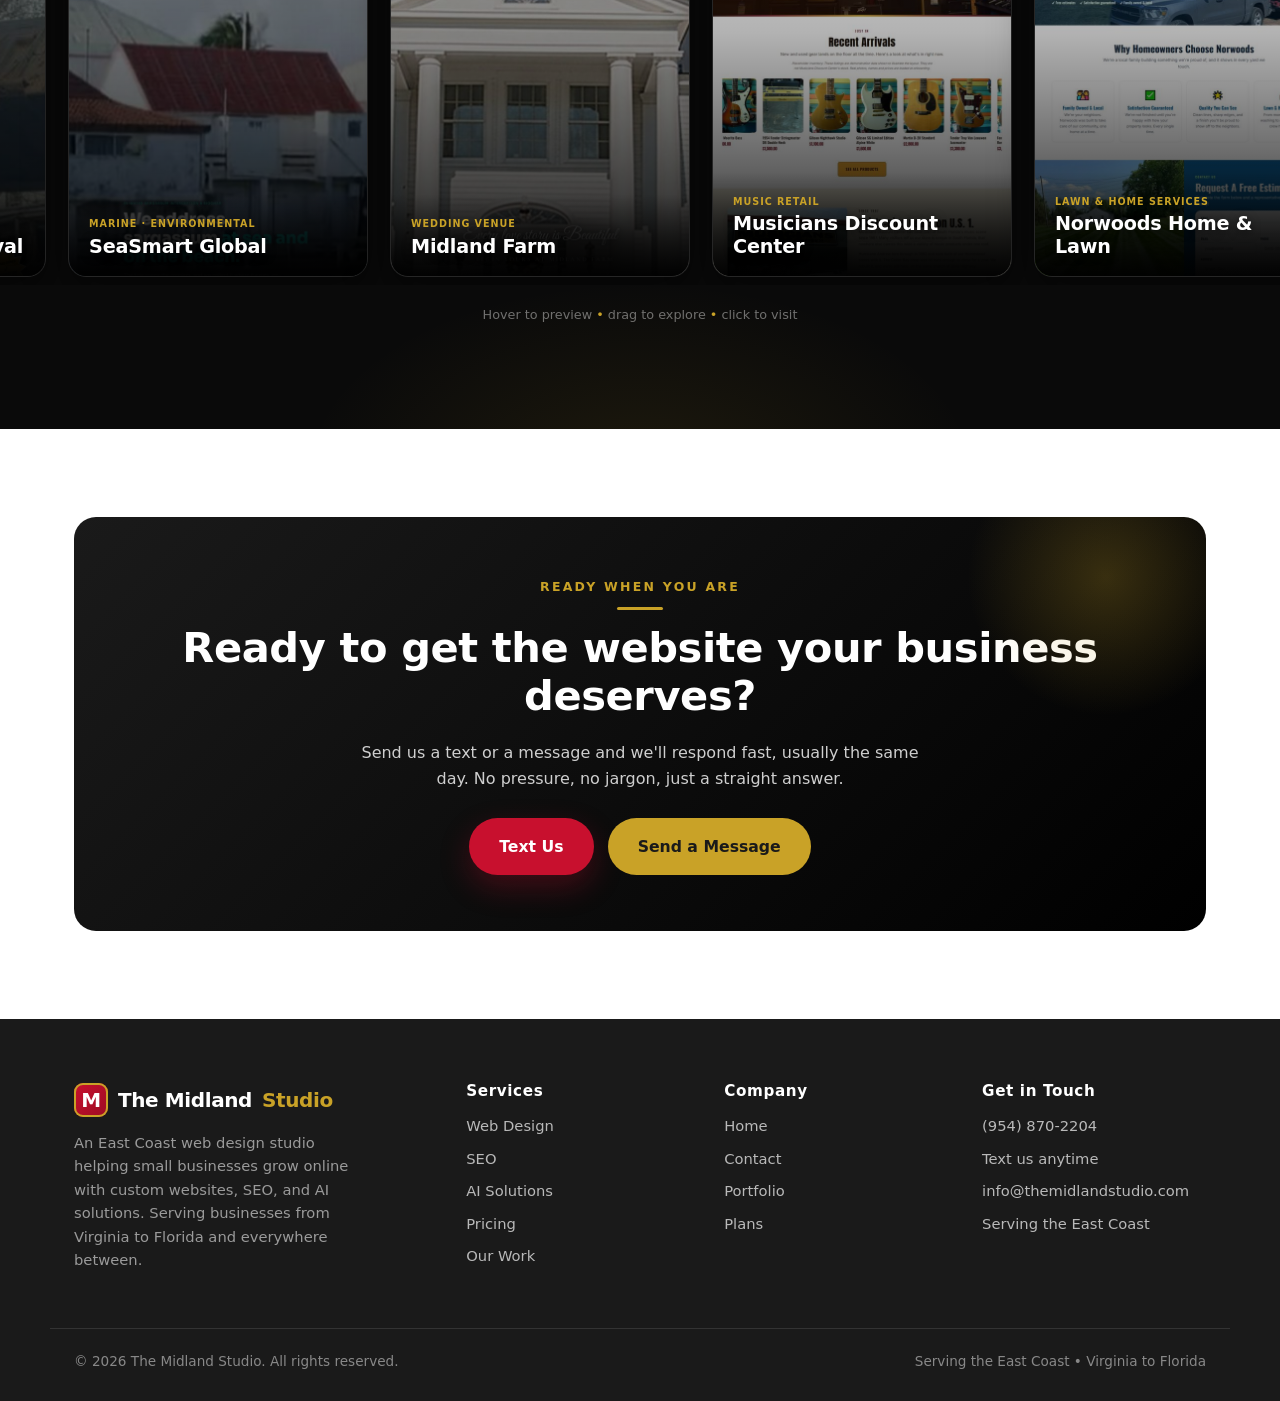
==== commit f8f4a1b9: "Rebrand to The Midland Studio Update wordmark, titles, copyright, and infographics/PDFs from Midland" ====
--- a/index.html
+++ b/index.html
@@ -3,7 +3,7 @@
 <head>
   <meta charset="utf-8">
   <meta name="viewport" content="width=device-width, initial-scale=1">
-  <title>Midland Studio — East Coast Web Design</title>
+  <title>The Midland Studio — East Coast Web Design</title>
   <meta name="description" content="Custom websites, SEO, and AI solutions for small businesses across the East Coast. Beautiful, fast, mobile-friendly sites that grow your business.">
   <link rel="stylesheet" href="styles.css">
 </head>
@@ -20,7 +20,7 @@
   <!-- Nav -->
   <header class="nav">
     <div class="wrap">
-      <a class="brand" href="index.html"><span class="mark">M</span> Midland <b>Studio</b></a>
+      <a class="brand" href="index.html"><span class="mark">M</span> The Midland <b>Studio</b></a>
       <ul class="menu">
         <li><a href="#services">Web Design</a></li>
         <li><a href="seo.html">SEO</a></li>
@@ -206,7 +206,7 @@
   <footer class="site">
     <div class="wrap foot-grid">
       <div>
-        <div class="brand"><span class="mark">M</span> Midland <b>Studio</b></div>
+        <div class="brand"><span class="mark">M</span> The Midland <b>Studio</b></div>
         <p class="foot-about">An East Coast web design studio helping small businesses grow online with custom websites, SEO, and AI solutions. Serving businesses from Virginia to Florida and everywhere between.</p>
       </div>
       <div>
@@ -233,7 +233,7 @@
       </div>
     </div>
     <div class="wrap foot-bottom">
-      <span>© 2026 Midland Studio. All rights reserved.</span>
+      <span>© 2026 The Midland Studio. All rights reserved.</span>
       <span>Serving the East Coast • Virginia to Florida</span>
     </div>
   </footer>
